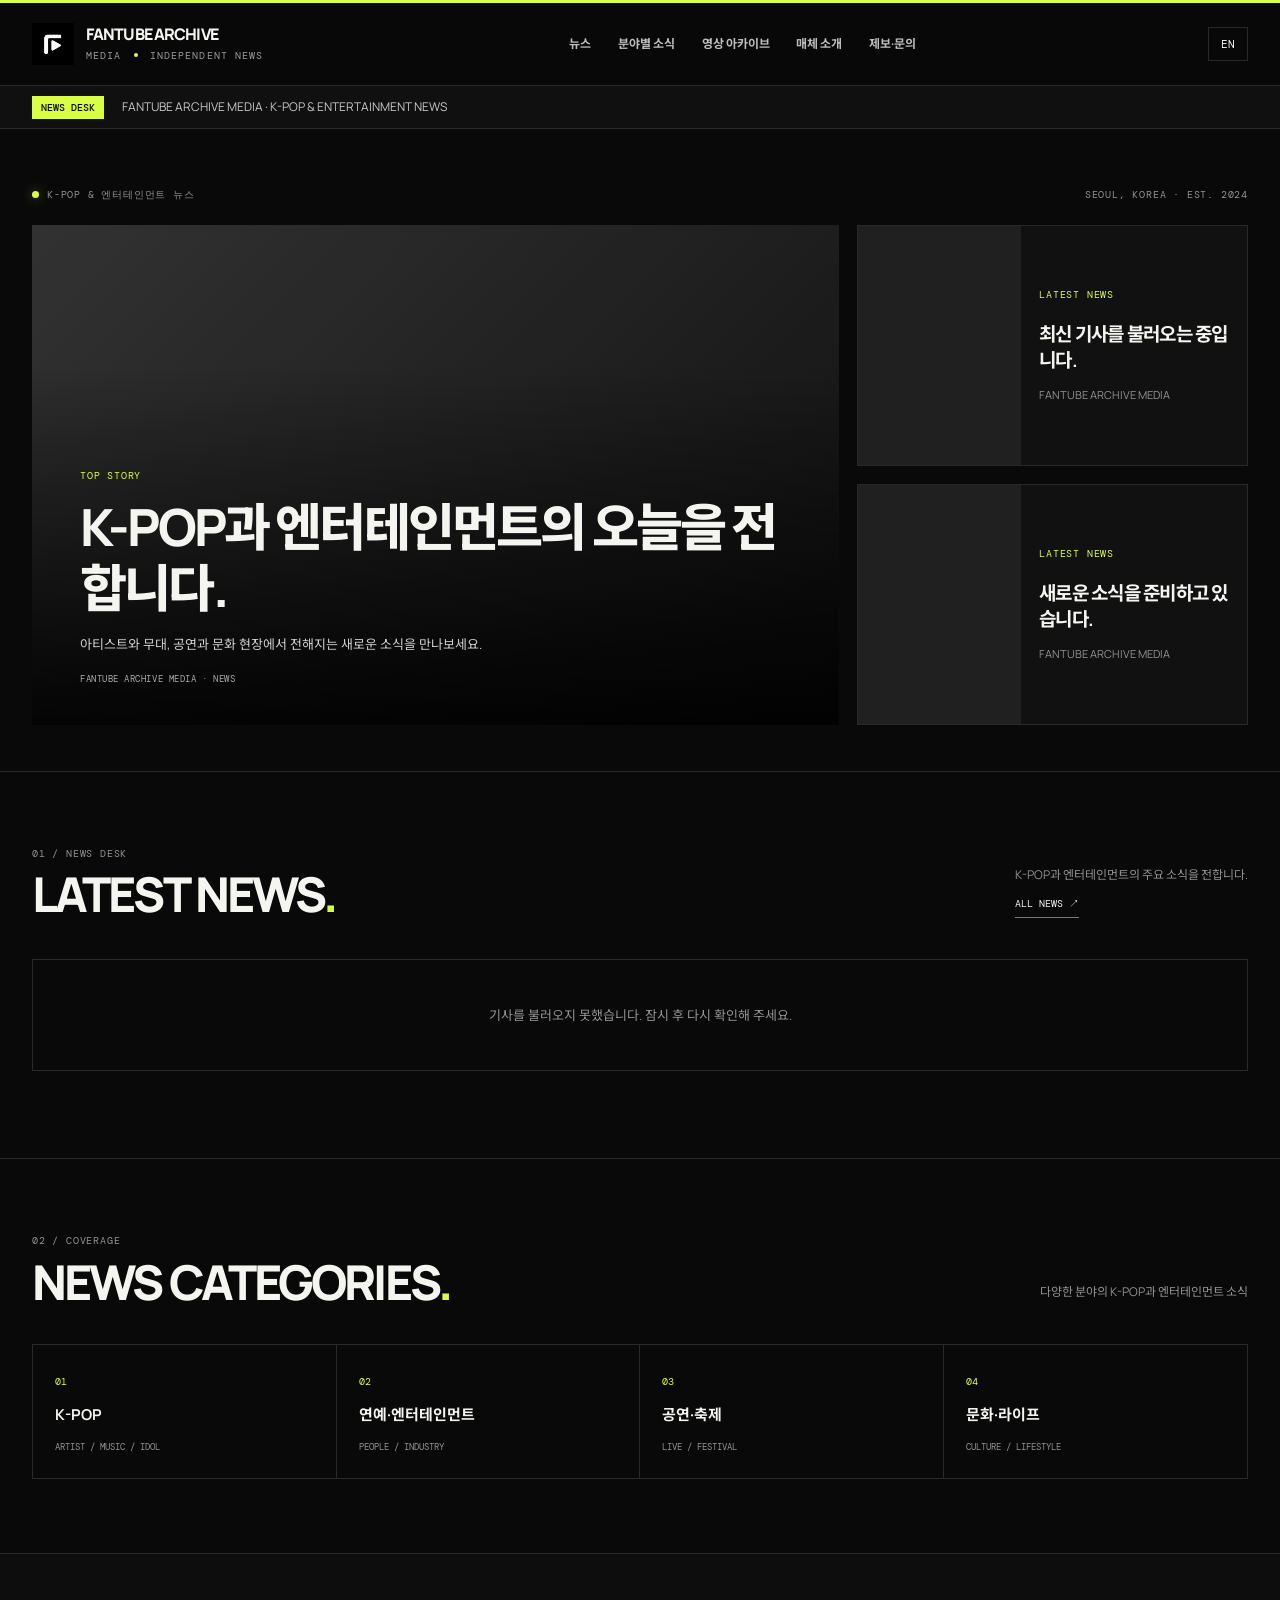
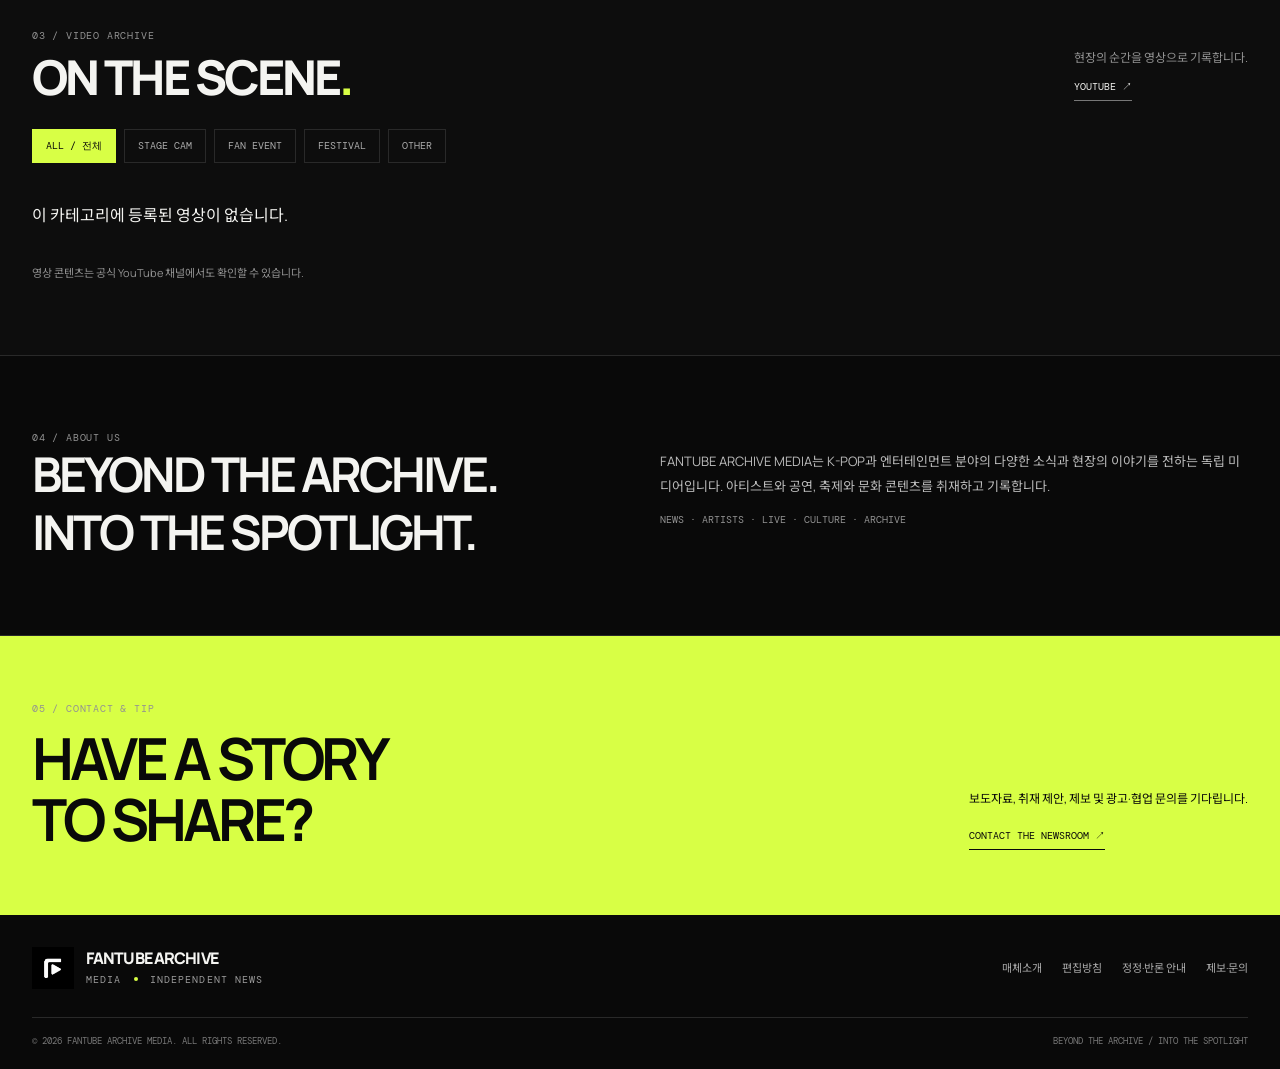
==== index.html @ cea73198 "Update index.html" ====
<!doctype html>
<html lang="ko">
<head>
  <meta charset="utf-8">
  <meta name="viewport" content="width=device-width, initial-scale=1">
  <meta name="theme-color" content="#090909">
  <title>FANTUBE ARCHIVE MEDIA | K-POP & Entertainment News</title>
  <meta name="description" content="FANTUBE ARCHIVE MEDIA는 K-POP과 엔터테인먼트의 주요 소식, 공연과 페스티벌 현장, 아티스트의 다양한 이야기를 전하는 독립 미디어입니다.">
  <meta name="keywords" content="FANTUBE ARCHIVE MEDIA, 판튜브 아카이브, K-POP 뉴스, 연예 뉴스, 공연, 페스티벌">
  <meta name="author" content="FANTUBE ARCHIVE MEDIA">
  <meta name="robots" content="index, follow">
  <link rel="canonical" href="https://fantubearchive.com/">
  <meta property="og:type" content="website">
  <meta property="og:locale" content="ko_KR">
  <meta property="og:site_name" content="FANTUBE ARCHIVE MEDIA">
  <meta property="og:title" content="FANTUBE ARCHIVE MEDIA | K-POP & Entertainment News">
  <meta property="og:description" content="K-POP과 엔터테인먼트의 주요 소식과 현장의 이야기를 전합니다.">
  <meta property="og:url" content="https://fantubearchive.com/">
  <meta property="og:image" content="https://fantubearchive.com/fantube-signature.png">
  <meta name="twitter:card" content="summary_large_image">
  <meta name="twitter:title" content="FANTUBE ARCHIVE MEDIA">
  <meta name="twitter:description" content="K-POP & Entertainment News">
  <meta name="twitter:image" content="https://fantubearchive.com/fantube-signature.png">
  <script type="application/ld+json">
  {
    "@context":"https://schema.org",
    "@type":"NewsMediaOrganization",
    "name":"FANTUBE ARCHIVE MEDIA",
    "alternateName":"판튜브 아카이브 미디어",
    "url":"https://fantubearchive.com/",
    "logo":"https://fantubearchive.com/fantube-signature.png",
    "description":"K-POP과 엔터테인먼트의 주요 소식과 현장의 이야기를 전하는 독립 미디어."
  }
  </script>
  <link rel="preconnect" href="https://fonts.googleapis.com">
  <link rel="preconnect" href="https://fonts.gstatic.com" crossorigin>
  <link href="https://fonts.googleapis.com/css2?family=DM+Mono:wght@400;500&family=Manrope:wght@400;500;600;700;800&family=Noto+Sans+KR:wght@400;500;600;700;800;900&display=swap" rel="stylesheet">
  <style>
    :root{--bg:#090909;--panel:#111;--panel2:#171717;--line:#292929;--text:#f4f4f1;--muted:#929292;--soft:#c8c8c4;--accent:#d8ff45;--max:1280px}
    *{box-sizing:border-box}
    html{scroll-behavior:smooth;scroll-padding-top:90px}
    body{margin:0;background:var(--bg);color:var(--text);font-family:"Manrope","Noto Sans KR",sans-serif;line-height:1.55}
    a{color:inherit;text-decoration:none}
    button{font:inherit}
    .topline{height:3px;background:var(--accent)}
    .wrap{width:min(var(--max),calc(100% - 64px));margin:auto}
    .mono,.eyebrow,.section-label,.meta,.category,.nav-en,.footer-small{font-family:"DM Mono",monospace;letter-spacing:.08em;text-transform:uppercase}
    .site-header{position:sticky;top:0;z-index:50;background:rgba(9,9,9,.94);backdrop-filter:blur(16px);border-bottom:1px solid var(--line)}
    .header-inner{height:82px;display:flex;align-items:center;justify-content:space-between;gap:28px}
    .brand{display:flex;align-items:center;gap:12px;min-width:245px}
    .brand-mark{width:42px;height:42px;object-fit:contain}
    .brand-main{display:block;font-size:16px;font-weight:900;letter-spacing:-.055em;line-height:1.1}
    .brand-sub{display:block;margin-top:5px;color:#9b9b9b;font:10px "DM Mono",monospace;letter-spacing:.11em}
    .brand-sub i{display:inline-block;width:4px;height:4px;border-radius:50%;background:var(--accent);margin:0 5px 2px}
    .desktop-nav{display:flex;align-items:center;gap:clamp(14px,2.1vw,30px)}
    .desktop-nav a{font-size:12px;font-weight:700;color:#bcbcbc;transition:.2s}
    .desktop-nav a:hover,.desktop-nav a.active{color:var(--accent)}
    .header-actions{display:flex;align-items:center;gap:12px}
    .lang-toggle,.menu-toggle{border:1px solid var(--line);background:transparent;color:var(--text);cursor:pointer}
    .lang-toggle{height:34px;padding:0 12px;font:11px "DM Mono",monospace}
    .menu-toggle{display:none;width:38px;height:38px}
    .menu-toggle span{display:block;width:16px;height:1px;background:#fff;margin:5px auto}
    .mobile-nav{display:none;border-top:1px solid var(--line);padding:12px 24px 20px}
    .mobile-nav a{display:block;padding:12px 0;border-bottom:1px solid #202020;font-size:13px}
    .mobile-nav.open{display:block}
    .breaking{border-bottom:1px solid var(--line);background:#101010}
    .breaking-inner{min-height:42px;display:flex;align-items:center;gap:18px;overflow:hidden}
    .breaking-label{flex:none;background:var(--accent);color:#090909;padding:5px 9px;font:10px "DM Mono",monospace;font-weight:500}
    .breaking-text{white-space:nowrap;overflow:hidden;text-overflow:ellipsis;font-size:12px;color:#c8c8c8}
    .breaking-text a:hover{color:var(--accent)}
    .hero{padding:58px 0 46px;border-bottom:1px solid var(--line)}
    .hero-top{display:flex;align-items:center;justify-content:space-between;margin-bottom:22px}
    .eyebrow{font-size:10px;color:var(--muted)}
    .live-dot{display:inline-block;width:7px;height:7px;background:var(--accent);border-radius:50%;margin-right:8px;box-shadow:0 0 12px #d8ff4570}
    .hero-grid{display:grid;grid-template-columns:minmax(0,1.65fr) minmax(280px,.8fr);gap:18px}
    .lead-card{position:relative;min-height:500px;background:#181818;overflow:hidden;isolation:isolate}
    .lead-card:before{content:"";position:absolute;inset:0;z-index:-2;background:linear-gradient(0deg,rgba(0,0,0,.9),rgba(0,0,0,.02) 72%),var(--lead-image,linear-gradient(135deg,#333,#111));background-size:cover;background-position:center;transition:transform .7s}
    .lead-card:hover:before{transform:scale(1.035)}
    .lead-content{position:absolute;left:clamp(22px,4vw,48px);right:clamp(22px,4vw,48px);bottom:38px}
    .category{display:inline-block;color:var(--accent);font-size:10px;margin-bottom:12px}
    .lead-title{font-size:clamp(27px,4vw,52px);line-height:1.2;letter-spacing:-.055em;font-weight:800;max-width:850px;margin:0 0 16px}
    .lead-excerpt{max-width:650px;color:#d0d0d0;font-size:13px;margin:0 0 18px}
    .meta{font-size:9px;color:#aaa;letter-spacing:.06em}
    .side-stories{display:grid;grid-template-rows:1fr 1fr;gap:18px}
    .side-story{display:grid;grid-template-columns:42% 1fr;min-height:0;background:var(--panel);border:1px solid var(--line);overflow:hidden}
    .story-thumb{background:#202020;min-height:170px;overflow:hidden}
    .story-thumb img{width:100%;height:100%;object-fit:cover;filter:grayscale(45%);transition:.4s}
    .side-story:hover img,.news-card:hover img{filter:grayscale(0);transform:scale(1.04)}
    .side-story-copy{padding:18px;display:flex;flex-direction:column;justify-content:center}
    .side-story-copy h3{font-size:clamp(14px,1.5vw,19px);line-height:1.4;letter-spacing:-.04em;margin:6px 0 12px}
    .side-story-copy p{font-size:11px;color:var(--muted);margin:0}
    .section{padding:74px 0;border-bottom:1px solid var(--line)}
    .section-head{display:flex;justify-content:space-between;align-items:end;gap:20px;margin-bottom:28px}
    .section-label{font-size:10px;color:var(--muted)}
    .section-title{font-size:clamp(30px,4vw,48px);line-height:1;letter-spacing:-.06em;margin:9px 0 0;font-weight:800}
    .section-title .accent{color:var(--accent)}
    .section-desc{color:var(--muted);font-size:12px;margin:0 0 4px}
    .more-link{display:inline-flex;align-items:center;gap:12px;border-bottom:1px solid #777;padding:0 0 6px;font:10px "DM Mono",monospace;white-space:nowrap}
    .more-link:hover{color:var(--accent);border-color:var(--accent)}
    .news-grid{display:grid;grid-template-columns:repeat(3,minmax(0,1fr));gap:30px 20px}
    .news-card{min-width:0}
    .news-card .news-art{display:block;aspect-ratio:16/10;background:#1c1c1c;overflow:hidden;margin-bottom:15px}
    .news-card .news-art img{width:100%;height:100%;object-fit:cover;filter:grayscale(45%);transition:.45s}
    .news-card .category{margin:0 0 7px}
    .news-card h3{font-size:17px;line-height:1.45;letter-spacing:-.04em;margin:0 0 8px}
    .news-card h3 a:hover{color:var(--accent)}
    .news-card .excerpt{font-size:12px;color:var(--muted);line-height:1.65;margin:0 0 11px}
    .news-card .meta{font-size:9px}
    .news-loading{grid-column:1/-1;padding:35px 0;color:var(--muted);font-size:13px}
    .news-empty{grid-column:1/-1;padding:45px 20px;border:1px solid var(--line);text-align:center;color:var(--muted);font-size:13px}
    .topic-strip{display:grid;grid-template-columns:repeat(4,1fr);border:1px solid var(--line);margin-top:38px}
    .topic{padding:22px;border-right:1px solid var(--line);min-height:125px;transition:.2s}
    .topic:last-child{border-right:0}
    .topic:hover{background:var(--panel2)}
    .topic-num{font:10px "DM Mono",monospace;color:var(--accent)}
    .topic strong{display:block;font-size:15px;margin:12px 0 5px}
    .topic small{font:9px "DM Mono",monospace;color:var(--muted)}
    .video-section{background:#0d0d0d}
    .filter-row{display:flex;gap:8px;flex-wrap:wrap;margin:0 0 24px}
    .filter{background:transparent;border:1px solid var(--line);color:#aaa;padding:9px 13px;font:10px "DM Mono",monospace;cursor:pointer}
    .filter.active,.filter:hover{background:var(--accent);border-color:var(--accent);color:#080808}
    .video-grid{display:grid;grid-template-columns:repeat(3,minmax(0,1fr));gap:18px}
    .video-card{background:var(--panel);border:1px solid var(--line);overflow:hidden}
    .video-card img{display:block;width:100%;aspect-ratio:16/9;object-fit:cover}
    .video-card .video-info{padding:14px}
    .video-card h3{font-size:13px;line-height:1.45;margin:0 0 7px}
    .video-card p{font:9px "DM Mono",monospace;color:var(--muted);margin:0}
    .archive-note{font-size:11px;color:var(--muted);margin:20px 0 0}
    .about-band{display:grid;grid-template-columns:1fr 1fr;gap:40px;align-items:center}
    .about-band h2{font-size:clamp(28px,4vw,48px);line-height:1.2;letter-spacing:-.06em;margin:0}
    .about-copy p{font-size:13px;color:#bcbcbc;line-height:1.9;margin:0 0 15px}
    .about-copy .muted{font:10px "DM Mono",monospace;color:var(--muted)}
    .contact{padding:65px 0;background:var(--accent);color:#090909}
    .contact-inner{display:flex;justify-content:space-between;align-items:end;gap:30px}
    .contact h2{font-size:clamp(32px,5vw,58px);letter-spacing:-.065em;line-height:1.05;margin:12px 0 0}
    .contact p{font-size:12px;max-width:420px}
    .contact .more-link{border-color:#090909}
    .site-footer{padding:32px 0 22px}
    .footer-top{display:flex;justify-content:space-between;align-items:center;gap:25px;padding-bottom:28px}
    .footer-links{display:flex;gap:20px;flex-wrap:wrap;font-size:11px;color:#aaa}
    .footer-links a:hover{color:var(--accent)}
    .footer-bottom{display:flex;justify-content:space-between;border-top:1px solid var(--line);padding-top:17px;color:#777;font:9px "DM Mono",monospace}
    @media(max-width:950px){.desktop-nav{gap:13px}.desktop-nav a{font-size:11px}.brand{min-width:auto}.hero-grid{grid-template-columns:1fr}.lead-card{min-height:440px}.side-stories{grid-template-columns:1fr 1fr;grid-template-rows:auto}.side-story{grid-template-columns:1fr}.story-thumb{height:150px}.side-story-copy{min-height:145px}}
    @media(max-width:700px){.wrap{width:calc(100% - 36px)}.header-inner{height:70px}.desktop-nav{display:none}.menu-toggle{display:block}.brand-mark{width:36px;height:36px}.brand-main{font-size:14px}.brand-sub{font-size:9px}.hero{padding:35px 0 30px}.hero-grid{gap:12px}.lead-card{min-height:390px}.lead-content{bottom:25px;left:20px;right:20px}.lead-title{font-size:30px}.lead-excerpt{font-size:11px}.side-stories{gap:10px}.side-story{grid-template-columns:1fr}.story-thumb{height:auto;aspect-ratio:16/10;min-height:0}.side-story-copy{padding:12px;min-height:120px}.side-story-copy h3{font-size:13px}.side-story-copy p{font-size:10px}.section{padding:52px 0}.section-head{align-items:start;flex-direction:column;margin-bottom:22px}.section-desc{margin:0}.news-grid{grid-template-columns:repeat(2,minmax(0,1fr));gap:24px 12px}.news-card h3{font-size:14px}.news-card .excerpt{font-size:11px}.topic-strip{grid-template-columns:repeat(2,1fr)}.topic:nth-child(2){border-right:0}.topic:nth-child(-n+2){border-bottom:1px solid var(--line)}.topic{padding:16px;min-height:110px}.video-grid{grid-template-columns:repeat(2,minmax(0,1fr));gap:10px}.video-card .video-info{padding:10px}.video-card h3{font-size:11px}.about-band{grid-template-columns:1fr;gap:20px}.contact-inner{display:block}.contact p{margin:20px 0}.footer-top{align-items:flex-start;flex-direction:column}.footer-links{gap:13px}.footer-bottom{font-size:8px}}
    @media(max-width:420px){.news-grid{grid-template-columns:1fr}.side-stories{grid-template-columns:1fr}.side-story{grid-template-columns:38% 1fr}.story-thumb{aspect-ratio:auto;min-height:125px}.side-story-copy{min-height:125px}.video-grid{grid-template-columns:1fr 1fr}.breaking-text{font-size:10px}}
    @media(prefers-reduced-motion:reduce){html{scroll-behavior:auto}*,*:before,*:after{transition:none!important}}
  </style>
</head>
<body>
  <div class="topline"></div>
  <header class="site-header">
    <div class="wrap header-inner">
      <a class="brand" href="/" aria-label="FANTUBE ARCHIVE MEDIA 홈">
        <img class="brand-mark" src="fantube-signature.png" alt="">
        <span><span class="brand-main">FANTUBE ARCHIVE</span><span class="brand-sub">MEDIA <i></i> INDEPENDENT NEWS</span></span>
      </a>
      <nav class="desktop-nav" aria-label="주요 메뉴">
        <a href="#news" data-ko="뉴스" data-en="NEWS">뉴스</a>
        <a href="#topics" data-ko="분야별 소식" data-en="CATEGORIES">분야별 소식</a>
        <a href="#video" data-ko="영상 아카이브" data-en="VIDEO ARCHIVE">영상 아카이브</a>
        <a href="#about" data-ko="매체 소개" data-en="ABOUT">매체 소개</a>
        <a href="#contact" data-ko="제보·문의" data-en="CONTACT">제보·문의</a>
      </nav>
      <div class="header-actions">
        <button class="lang-toggle" id="langToggle" type="button" aria-label="언어 전환">EN</button>
        <button class="menu-toggle" id="menuToggle" type="button" aria-label="메뉴 열기"><span></span><span></span></button>
      </div>
    </div>
    <nav class="mobile-nav" id="mobileNav" aria-label="모바일 메뉴">
      <a href="#news">뉴스 / NEWS</a><a href="#topics">분야별 소식 / CATEGORIES</a><a href="#video">영상 아카이브 / VIDEO ARCHIVE</a><a href="#about">매체 소개 / ABOUT</a><a href="#contact">제보·문의 / CONTACT</a>
    </nav>
  </header>

  <div class="breaking">
    <div class="wrap breaking-inner">
      <span class="breaking-label">NEWS DESK</span>
      <div class="breaking-text" id="breakingText">FANTUBE ARCHIVE MEDIA · K-POP & ENTERTAINMENT NEWS</div>
    </div>
  </div>

  <main>
    <section class="hero">
      <div class="wrap">
        <div class="hero-top">
          <div class="eyebrow"><span class="live-dot"></span><span data-ko="K-POP & 엔터테인먼트 뉴스" data-en="K-POP & ENTERTAINMENT NEWS">K-POP & 엔터테인먼트 뉴스</span></div>
          <div class="eyebrow">SEOUL, KOREA · EST. 2024</div>
        </div>
        <div class="hero-grid">
          <article class="lead-card" id="leadCard">
            <div class="lead-content">
              <span class="category" id="leadCategory">TOP STORY</span>
              <h1 class="lead-title" id="leadTitle">K-POP과 엔터테인먼트의 오늘을 전합니다.</h1>
              <p class="lead-excerpt" id="leadExcerpt">아티스트와 무대, 공연과 문화 현장에서 전해지는 새로운 소식을 만나보세요.</p>
              <div class="meta" id="leadMeta">FANTUBE ARCHIVE MEDIA · NEWS</div>
            </div>
          </article>
          <div class="side-stories" id="sideStories">
            <article class="side-story">
              <div class="story-thumb"></div><div class="side-story-copy"><span class="category">LATEST NEWS</span><h3>최신 기사를 불러오는 중입니다.</h3><p>FANTUBE ARCHIVE MEDIA</p></div>
            </article>
            <article class="side-story">
              <div class="story-thumb"></div><div class="side-story-copy"><span class="category">LATEST NEWS</span><h3>새로운 소식을 준비하고 있습니다.</h3><p>FANTUBE ARCHIVE MEDIA</p></div>
            </article>
          </div>
        </div>
      </div>
    </section>

    <section class="section" id="news">
      <div class="wrap">
        <div class="section-head">
          <div><div class="section-label">01 / NEWS DESK</div><h2 class="section-title">LATEST NEWS<span class="accent">.</span></h2></div>
          <div><p class="section-desc">K-POP과 엔터테인먼트의 주요 소식을 전합니다.</p><a class="more-link" href="/news-list.html">ALL NEWS ↗</a></div>
        </div>
        <div class="news-grid" id="newsGrid"><p class="news-loading">기사를 불러오는 중입니다...</p></div>
      </div>
    </section>

    <section class="section" id="topics">
      <div class="wrap">
        <div class="section-head">
          <div><div class="section-label">02 / COVERAGE</div><h2 class="section-title">NEWS CATEGORIES<span class="accent">.</span></h2></div>
          <p class="section-desc">다양한 분야의 K-POP과 엔터테인먼트 소식</p>
        </div>
        <div class="topic-strip">
          <a class="topic" href="/news-list.html?category=K-POP"><span class="topic-num">01</span><strong>K-POP</strong><small>ARTIST / MUSIC / IDOL</small></a>
          <a class="topic" href="/news-list.html?category=ENTERTAINMENT"><span class="topic-num">02</span><strong>연예·엔터테인먼트</strong><small>PEOPLE / INDUSTRY</small></a>
          <a class="topic" href="/news-list.html?category=PERFORMANCE"><span class="topic-num">03</span><strong>공연·축제</strong><small>LIVE / FESTIVAL</small></a>
          <a class="topic" href="/news-list.html?category=CULTURE"><span class="topic-num">04</span><strong>문화·라이프</strong><small>CULTURE / LIFESTYLE</small></a>
        </div>
      </div>
    </section>

    <section class="section video-section" id="video">
      <div class="wrap">
        <div class="section-head">
          <div><div class="section-label">03 / VIDEO ARCHIVE</div><h2 class="section-title">ON THE SCENE<span class="accent">.</span></h2></div>
          <div><p class="section-desc">현장의 순간을 영상으로 기록합니다.</p><a class="more-link" href="https://www.youtube.com/" target="_blank" rel="noopener">YOUTUBE ↗</a></div>
        </div>
        <div class="filter-row" id="filterRow" aria-label="영상 분류">
          <button class="filter active" data-filter="ALL" type="button">ALL / 전체</button>
          <button class="filter" data-filter="STAGE" type="button">STAGE CAM</button>
          <button class="filter" data-filter="FAN EVENT" type="button">FAN EVENT</button>
          <button class="filter" data-filter="FESTIVAL" type="button">FESTIVAL</button>
          <button class="filter" data-filter="OTHER" type="button">OTHER</button>
        </div>
        <div class="video-grid" id="videoGrid"><p class="news-loading">영상을 불러오는 중입니다...</p></div>
        <p class="archive-note">영상 콘텐츠는 공식 YouTube 채널에서도 확인할 수 있습니다.</p>
      </div>
    </section>

    <section class="section" id="about">
      <div class="wrap about-band">
        <div><div class="section-label">04 / ABOUT US</div><h2>BEYOND THE ARCHIVE.<br>INTO THE SPOTLIGHT.</h2></div>
        <div class="about-copy">
          <p>FANTUBE ARCHIVE MEDIA는 K-POP과 엔터테인먼트 분야의 다양한 소식과 현장의 이야기를 전하는 독립 미디어입니다. 아티스트와 공연, 축제와 문화 콘텐츠를 취재하고 기록합니다.</p>
          <p class="muted">NEWS · ARTISTS · LIVE · CULTURE · ARCHIVE</p>
        </div>
      </div>
    </section>

    <section class="contact" id="contact">
      <div class="wrap contact-inner">
        <div><div class="section-label">05 / CONTACT & TIP</div><h2>HAVE A STORY<br>TO SHARE?</h2></div>
        <div><p>보도자료, 취재 제안, 제보 및 광고·협업 문의를 기다립니다.</p><a class="more-link" id="emailLink" href="mailto:contact@fantubearchive.com">CONTACT THE NEWSROOM ↗</a></div>
      </div>
    </section>
  </main>

  <footer class="site-footer">
    <div class="wrap">
      <div class="footer-top">
        <a class="brand" href="/">
          <img class="brand-mark" src="fantube-signature.png" alt="">
          <span><span class="brand-main">FANTUBE ARCHIVE</span><span class="brand-sub">MEDIA <i></i> INDEPENDENT NEWS</span></span>
        </a>
        <div class="footer-links">
          <a href="/about">매체소개</a><a href="/policy">편집방침</a><a href="/correction">정정·반론 안내</a><a href="#contact">제보·문의</a>
        </div>
      </div>
      <div class="footer-bottom"><span>© <span id="year"></span> FANTUBE ARCHIVE MEDIA. ALL RIGHTS RESERVED.</span><span>BEYOND THE ARCHIVE / INTO THE SPOTLIGHT</span></div>
    </div>
  </footer>

  <script src="videos.js"></script>
  <script src="script.js"></script>
  <script>
  (() => {
    const $ = (s, root=document) => root.querySelector(s);
    const safeDate = value => {
      if (!value) return "";
      const d = new Date(value);
      return Number.isNaN(d.getTime()) ? "" : d.toLocaleDateString("ko-KR",{year:"numeric",month:"2-digit",day:"2-digit"});
    };
    // 개별 기사 주소는 현재 정상 작동하는 주소를 유지합니다.
    const articleUrl = article => "/news.html?slug=" + encodeURIComponent(article.slug || "");
    const imageUrl = value => {
      if (!value) return "";
      try { const u = new URL(value, location.origin); return ["https:","http:"].includes(u.protocol) ? u.href : ""; }
      catch (_) { return ""; }
    };
    const makeImage = (url, alt) => {
      const img = document.createElement("img");
      img.src = url; img.alt = alt || ""; img.loading = "lazy";
      img.onerror = () => { img.style.display = "none"; };
      return img;
    };
    const setLead = article => {
      if (!article) return;
      const title = article.title || "FANTUBE ARCHIVE MEDIA";
      $("#leadTitle").textContent = title;
      $("#leadExcerpt").textContent = article.excerpt || "";
      $("#leadCategory").textContent = article.category || "TOP STORY";
      $("#leadMeta").textContent = "FANTUBE ARCHIVE MEDIA" + (safeDate(article.created_at || article.published_at || article.date) ? " · " + safeDate(article.created_at || article.published_at || article.date) : "");
      const img = imageUrl(article.thumbnail_url);
      if (img) $("#leadCard").style.setProperty("--lead-image", `url("${img.replace(/["\\]/g,"")}")`);
      $("#leadCard").style.cursor = "pointer";
      $("#leadCard").setAttribute("role","link");
      $("#leadCard").setAttribute("tabindex","0");
      $("#leadCard").onclick = () => location.href = articleUrl(article);
      $("#leadCard").onkeydown = e => { if(e.key==="Enter" || e.key===" "){e.preventDefault();location.href=articleUrl(article);} };
    };
    const makeNewsCard = (article, index) => {
      const card = document.createElement("article"); card.className = "news-card";
      const link = document.createElement("a"); link.className = "news-art"; link.href = articleUrl(article); link.setAttribute("aria-label",article.title || "기사 보기");
      const img = imageUrl(article.thumbnail_url);
      if (img) link.appendChild(makeImage(img, article.title || ""));
      else { const placeholder = document.createElement("div"); placeholder.style.cssText="width:100%;height:100%;display:grid;place-items:center;color:#777;font:11px 'DM Mono',monospace"; placeholder.textContent="FANTUBE ARCHIVE"; link.appendChild(placeholder); }
      const cat = document.createElement("div"); cat.className="category"; cat.textContent=article.category || "NEWS";
      const h = document.createElement("h3"); const titleLink=document.createElement("a"); titleLink.href=articleUrl(article); titleLink.textContent=article.title || "제목 없음"; h.appendChild(titleLink);
      const excerpt=document.createElement("p"); excerpt.className="excerpt"; excerpt.textContent=article.excerpt || "";
      const meta=document.createElement("div"); meta.className="meta"; meta.textContent="FANTUBE ARCHIVE MEDIA"+(safeDate(article.created_at || article.published_at || article.date) ? " · "+safeDate(article.created_at || article.published_at || article.date) : "");
      card.append(link,cat,h,excerpt,meta); return card;
    };
    const makeSideStory = article => {
      const a=document.createElement("a"); a.className="side-story"; a.href=articleUrl(article);
      const thumb=document.createElement("div"); thumb.className="story-thumb";
      const img=imageUrl(article.thumbnail_url); if(img) thumb.appendChild(makeImage(img,article.title || ""));
      const copy=document.createElement("div"); copy.className="side-story-copy";
      const cat=document.createElement("span"); cat.className="category"; cat.textContent=article.category || "LATEST NEWS";
      const h=document.createElement("h3"); h.textContent=article.title || "제목 없음";
      const p=document.createElement("p"); p.textContent=safeDate(article.created_at || article.published_at || article.date) || "FANTUBE ARCHIVE MEDIA";
      copy.append(cat,h,p); a.append(thumb,copy); return a;
    };
    async function loadArticles(){
      const grid=$("#newsGrid");
      try{
        const res=await fetch("/api/articles",{headers:{"Accept":"application/json"}});
        if(!res.ok) throw new Error("기사 API 오류: "+res.status);
        const data=await res.json();
        const articles=(Array.isArray(data)?data:(data.articles || [])).filter(a=>a && a.title);
        grid.replaceChildren();
        if(!articles.length){grid.innerHTML='<p class="news-empty">현재 공개된 기사가 없습니다.</p>';$("#leadTitle").textContent="새로운 소식을 준비하고 있습니다.";$("#sideStories").innerHTML="";return;}
        setLead(articles[0]);
        const sides=articles.slice(1,3);
        $("#sideStories").replaceChildren(...(sides.length?sides.map(makeSideStory):[]));
        if(!sides.length) $("#sideStories").style.display="none";
        articles.slice(0,9).forEach((a,i)=>grid.appendChild(makeNewsCard(a,i)));
        const ticker=$("#breakingText");
        ticker.textContent=articles[0].title || "FANTUBE ARCHIVE MEDIA · LATEST NEWS";
        const tickerLink=document.createElement("a");tickerLink.href=articleUrl(articles[0]);tickerLink.textContent=articles[0].title || "최신 뉴스";ticker.replaceChildren(tickerLink);
      }catch(err){
        console.error("기사 불러오기 실패",err);
        grid.innerHTML='<p class="news-empty">기사를 불러오지 못했습니다. 잠시 후 다시 확인해 주세요.</p>';
      }
    }
    $("#year").textContent=new Date().getFullYear();
    $("#menuToggle")?.addEventListener("click",()=>$("#mobileNav").classList.toggle("open"));
    $("#mobileNav")?.querySelectorAll("a").forEach(a=>a.addEventListener("click",()=>$("#mobileNav").classList.remove("open")));
    const langButton=$("#langToggle");
    langButton?.addEventListener("click",()=>{
      const english=document.documentElement.lang!=="en";
      document.documentElement.lang=english?"en":"ko";
      document.querySelectorAll("[data-ko][data-en]").forEach(el=>el.innerHTML=english?el.dataset.en:el.dataset.ko);
      langButton.textContent=english?"KO":"EN";
    });
    loadArticles();
  })();
  </script>
</body>
</html>
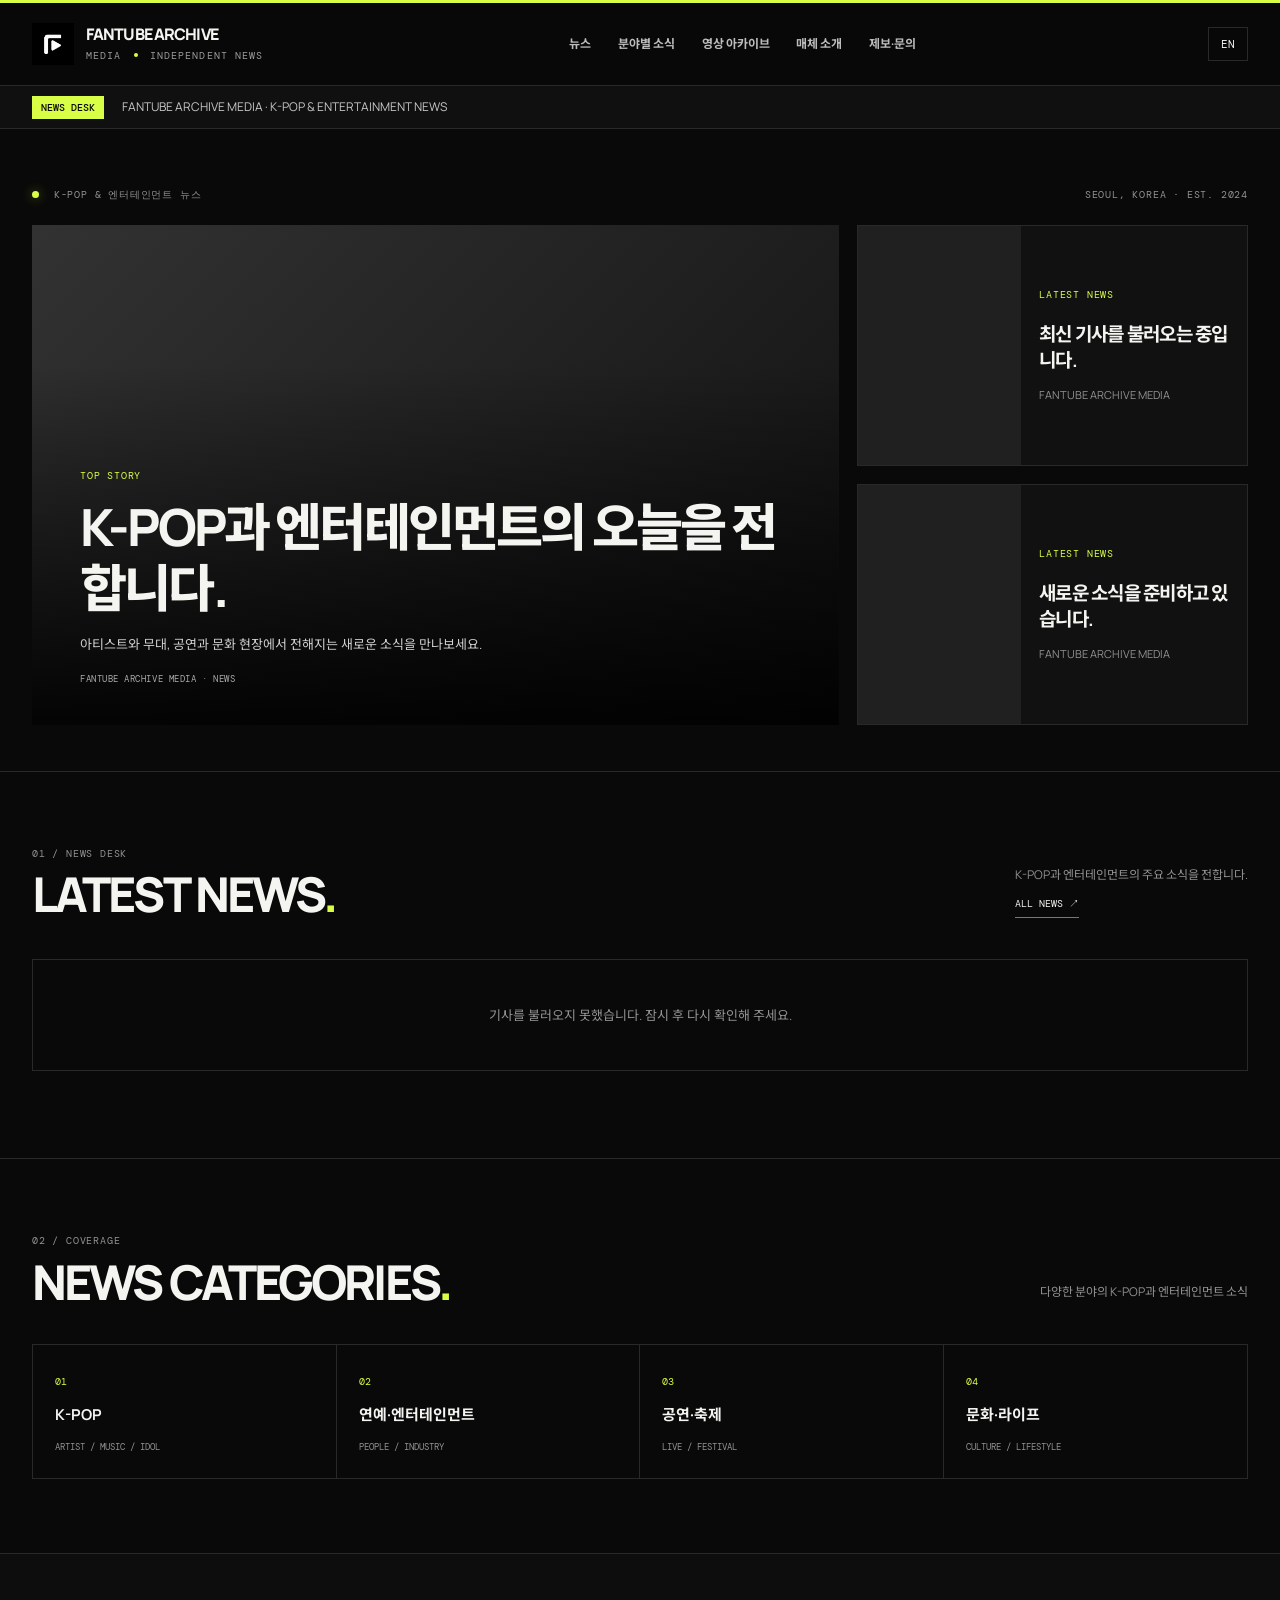
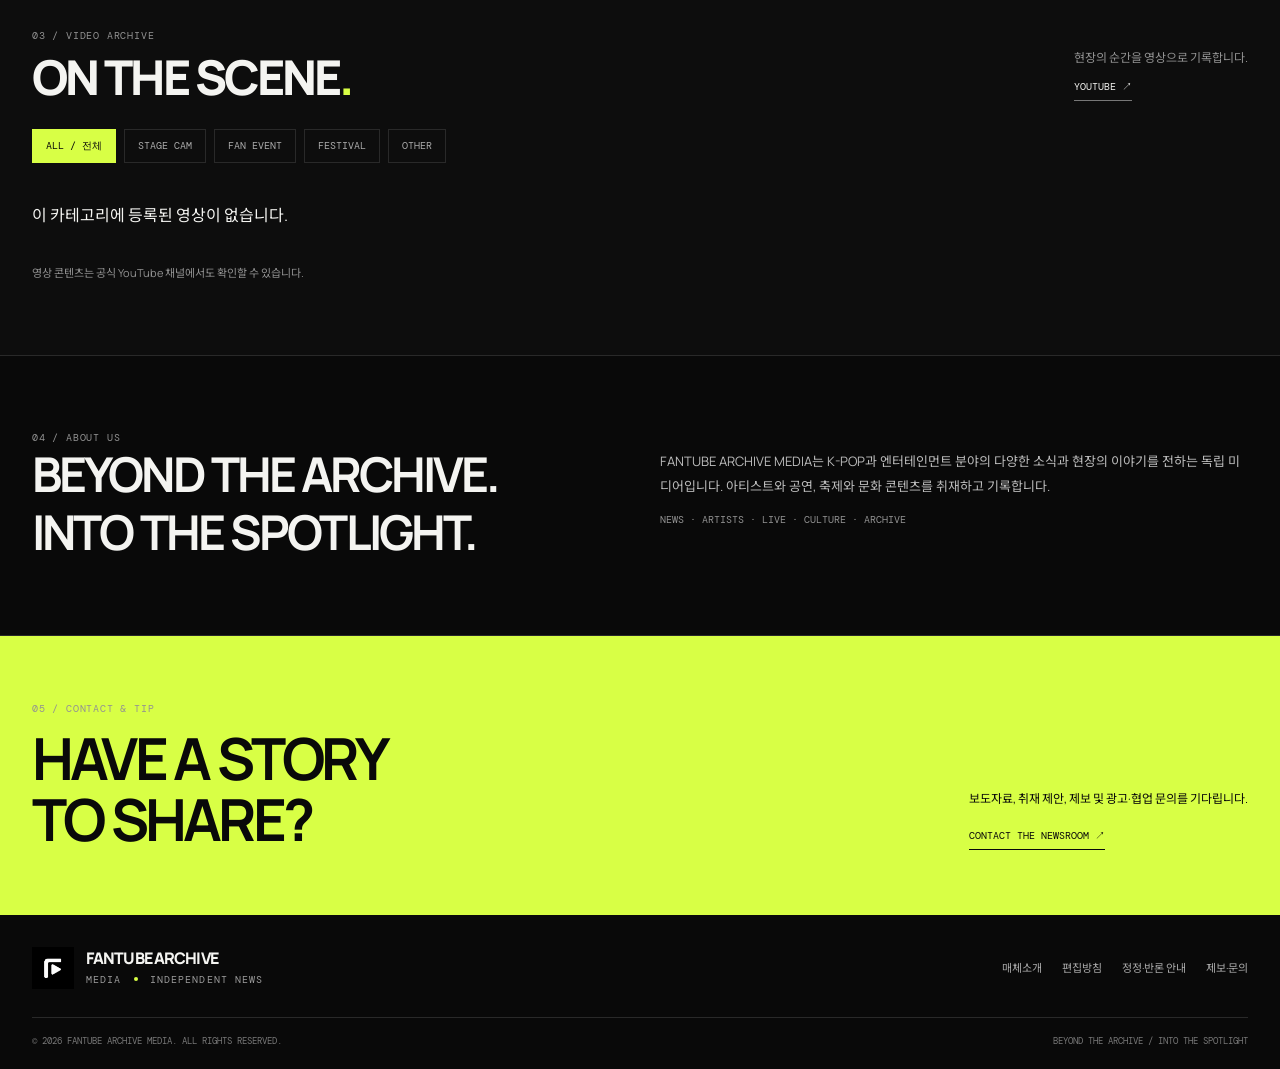
==== commit 0f21a3e1: "Update index.html" ====
--- a/index.html
+++ b/index.html
@@ -22,6 +22,7 @@
   <meta name="twitter:title" content="FANTUBE ARCHIVE MEDIA">
   <meta name="twitter:description" content="K-POP & Entertainment News">
   <meta name="twitter:image" content="https://fantubearchive.com/fantube-signature.png">
+
   <script type="application/ld+json">
   {
     "@context":"https://schema.org",
@@ -33,93 +34,364 @@
     "description":"K-POP과 엔터테인먼트의 주요 소식과 현장의 이야기를 전하는 독립 미디어."
   }
   </script>
+
   <link rel="preconnect" href="https://fonts.googleapis.com">
   <link rel="preconnect" href="https://fonts.gstatic.com" crossorigin>
   <link href="https://fonts.googleapis.com/css2?family=DM+Mono:wght@400;500&family=Manrope:wght@400;500;600;700;800&family=Noto+Sans+KR:wght@400;500;600;700;800;900&display=swap" rel="stylesheet">
+
   <style>
-    :root{--bg:#090909;--panel:#111;--panel2:#171717;--line:#292929;--text:#f4f4f1;--muted:#929292;--soft:#c8c8c4;--accent:#d8ff45;--max:1280px}
+    :root{
+      --bg:#090909;
+      --panel:#111;
+      --panel2:#171717;
+      --line:#292929;
+      --text:#f4f4f1;
+      --muted:#929292;
+      --soft:#c8c8c4;
+      --accent:#d8ff45;
+      --max:1280px
+    }
+
     *{box-sizing:border-box}
-    html{scroll-behavior:smooth;scroll-padding-top:90px}
-    body{margin:0;background:var(--bg);color:var(--text);font-family:"Manrope","Noto Sans KR",sans-serif;line-height:1.55}
+
+    html{
+      scroll-behavior:smooth;
+      scroll-padding-top:90px
+    }
+
+    body{
+      margin:0;
+      background:var(--bg);
+      color:var(--text);
+      font-family:"Manrope","Noto Sans KR",sans-serif;
+      line-height:1.55
+    }
+
     a{color:inherit;text-decoration:none}
     button{font:inherit}
+
     .topline{height:3px;background:var(--accent)}
     .wrap{width:min(var(--max),calc(100% - 64px));margin:auto}
-    .mono,.eyebrow,.section-label,.meta,.category,.nav-en,.footer-small{font-family:"DM Mono",monospace;letter-spacing:.08em;text-transform:uppercase}
-    .site-header{position:sticky;top:0;z-index:50;background:rgba(9,9,9,.94);backdrop-filter:blur(16px);border-bottom:1px solid var(--line)}
-    .header-inner{height:82px;display:flex;align-items:center;justify-content:space-between;gap:28px}
-    .brand{display:flex;align-items:center;gap:12px;min-width:245px}
+
+    .mono,.eyebrow,.section-label,.meta,.category,.nav-en,.footer-small{
+      font-family:"DM Mono",monospace;
+      letter-spacing:.08em;
+      text-transform:uppercase
+    }
+
+    .site-header{
+      position:sticky;
+      top:0;
+      z-index:50;
+      background:rgba(9,9,9,.94);
+      backdrop-filter:blur(16px);
+      border-bottom:1px solid var(--line)
+    }
+
+    .header-inner{
+      height:82px;
+      display:flex;
+      align-items:center;
+      justify-content:space-between;
+      gap:28px
+    }
+
+    .brand{
+      display:flex;
+      align-items:center;
+      gap:12px;
+      min-width:245px
+    }
+
     .brand-mark{width:42px;height:42px;object-fit:contain}
     .brand-main{display:block;font-size:16px;font-weight:900;letter-spacing:-.055em;line-height:1.1}
     .brand-sub{display:block;margin-top:5px;color:#9b9b9b;font:10px "DM Mono",monospace;letter-spacing:.11em}
     .brand-sub i{display:inline-block;width:4px;height:4px;border-radius:50%;background:var(--accent);margin:0 5px 2px}
+
     .desktop-nav{display:flex;align-items:center;gap:clamp(14px,2.1vw,30px)}
     .desktop-nav a{font-size:12px;font-weight:700;color:#bcbcbc;transition:.2s}
     .desktop-nav a:hover,.desktop-nav a.active{color:var(--accent)}
+
     .header-actions{display:flex;align-items:center;gap:12px}
-    .lang-toggle,.menu-toggle{border:1px solid var(--line);background:transparent;color:var(--text);cursor:pointer}
+
+    .lang-toggle,.menu-toggle{
+      border:1px solid var(--line);
+      background:transparent;
+      color:var(--text);
+      cursor:pointer
+    }
+
     .lang-toggle{height:34px;padding:0 12px;font:11px "DM Mono",monospace}
     .menu-toggle{display:none;width:38px;height:38px}
     .menu-toggle span{display:block;width:16px;height:1px;background:#fff;margin:5px auto}
-    .mobile-nav{display:none;border-top:1px solid var(--line);padding:12px 24px 20px}
-    .mobile-nav a{display:block;padding:12px 0;border-bottom:1px solid #202020;font-size:13px}
+
+    .mobile-nav{
+      display:none;
+      border-top:1px solid var(--line);
+      padding:12px 24px 20px
+    }
+
+    .mobile-nav a{
+      display:block;
+      padding:12px 0;
+      border-bottom:1px solid #202020;
+      font-size:13px
+    }
+
     .mobile-nav.open{display:block}
+
     .breaking{border-bottom:1px solid var(--line);background:#101010}
-    .breaking-inner{min-height:42px;display:flex;align-items:center;gap:18px;overflow:hidden}
-    .breaking-label{flex:none;background:var(--accent);color:#090909;padding:5px 9px;font:10px "DM Mono",monospace;font-weight:500}
-    .breaking-text{white-space:nowrap;overflow:hidden;text-overflow:ellipsis;font-size:12px;color:#c8c8c8}
+
+    .breaking-inner{
+      min-height:42px;
+      display:flex;
+      align-items:center;
+      gap:18px;
+      overflow:hidden
+    }
+
+    .breaking-label{
+      flex:none;
+      background:var(--accent);
+      color:#090909;
+      padding:5px 9px;
+      font:10px "DM Mono",monospace;
+      font-weight:500
+    }
+
+    .breaking-text{
+      white-space:nowrap;
+      overflow:hidden;
+      text-overflow:ellipsis;
+      font-size:12px;
+      color:#c8c8c8
+    }
+
     .breaking-text a:hover{color:var(--accent)}
+
     .hero{padding:58px 0 46px;border-bottom:1px solid var(--line)}
-    .hero-top{display:flex;align-items:center;justify-content:space-between;margin-bottom:22px}
+
+    .hero-top{
+      display:flex;
+      align-items:center;
+      justify-content:space-between;
+      margin-bottom:22px
+    }
+
     .eyebrow{font-size:10px;color:var(--muted)}
     .live-dot{display:inline-block;width:7px;height:7px;background:var(--accent);border-radius:50%;margin-right:8px;box-shadow:0 0 12px #d8ff4570}
-    .hero-grid{display:grid;grid-template-columns:minmax(0,1.65fr) minmax(280px,.8fr);gap:18px}
-    .lead-card{position:relative;min-height:500px;background:#181818;overflow:hidden;isolation:isolate}
-    .lead-card:before{content:"";position:absolute;inset:0;z-index:-2;background:linear-gradient(0deg,rgba(0,0,0,.9),rgba(0,0,0,.02) 72%),var(--lead-image,linear-gradient(135deg,#333,#111));background-size:cover;background-position:center;transition:transform .7s}
+
+    .hero-grid{
+      display:grid;
+      grid-template-columns:minmax(0,1.65fr) minmax(280px,.8fr);
+      gap:18px
+    }
+
+    .lead-card{
+      position:relative;
+      min-height:500px;
+      background:#181818;
+      overflow:hidden;
+      isolation:isolate
+    }
+
+    .lead-card:before{
+      content:"";
+      position:absolute;
+      inset:0;
+      z-index:-2;
+      background:linear-gradient(0deg,rgba(0,0,0,.9),rgba(0,0,0,.02) 72%),var(--lead-image,linear-gradient(135deg,#333,#111));
+      background-size:cover;
+      background-position:center;
+      transition:transform .7s
+    }
+
     .lead-card:hover:before{transform:scale(1.035)}
-    .lead-content{position:absolute;left:clamp(22px,4vw,48px);right:clamp(22px,4vw,48px);bottom:38px}
+
+    .lead-content{
+      position:absolute;
+      left:clamp(22px,4vw,48px);
+      right:clamp(22px,4vw,48px);
+      bottom:38px
+    }
+
     .category{display:inline-block;color:var(--accent);font-size:10px;margin-bottom:12px}
     .lead-title{font-size:clamp(27px,4vw,52px);line-height:1.2;letter-spacing:-.055em;font-weight:800;max-width:850px;margin:0 0 16px}
     .lead-excerpt{max-width:650px;color:#d0d0d0;font-size:13px;margin:0 0 18px}
     .meta{font-size:9px;color:#aaa;letter-spacing:.06em}
+
     .side-stories{display:grid;grid-template-rows:1fr 1fr;gap:18px}
-    .side-story{display:grid;grid-template-columns:42% 1fr;min-height:0;background:var(--panel);border:1px solid var(--line);overflow:hidden}
+
+    .side-story{
+      display:grid;
+      grid-template-columns:42% 1fr;
+      min-height:0;
+      background:var(--panel);
+      border:1px solid var(--line);
+      overflow:hidden
+    }
+
     .story-thumb{background:#202020;min-height:170px;overflow:hidden}
     .story-thumb img{width:100%;height:100%;object-fit:cover;filter:grayscale(45%);transition:.4s}
     .side-story:hover img,.news-card:hover img{filter:grayscale(0);transform:scale(1.04)}
-    .side-story-copy{padding:18px;display:flex;flex-direction:column;justify-content:center}
+
+    .side-story-copy{
+      padding:18px;
+      display:flex;
+      flex-direction:column;
+      justify-content:center
+    }
+
     .side-story-copy h3{font-size:clamp(14px,1.5vw,19px);line-height:1.4;letter-spacing:-.04em;margin:6px 0 12px}
     .side-story-copy p{font-size:11px;color:var(--muted);margin:0}
+
     .section{padding:74px 0;border-bottom:1px solid var(--line)}
-    .section-head{display:flex;justify-content:space-between;align-items:end;gap:20px;margin-bottom:28px}
+
+    .section-head{
+      display:flex;
+      justify-content:space-between;
+      align-items:end;
+      gap:20px;
+      margin-bottom:28px
+    }
+
     .section-label{font-size:10px;color:var(--muted)}
     .section-title{font-size:clamp(30px,4vw,48px);line-height:1;letter-spacing:-.06em;margin:9px 0 0;font-weight:800}
     .section-title .accent{color:var(--accent)}
     .section-desc{color:var(--muted);font-size:12px;margin:0 0 4px}
-    .more-link{display:inline-flex;align-items:center;gap:12px;border-bottom:1px solid #777;padding:0 0 6px;font:10px "DM Mono",monospace;white-space:nowrap}
+
+    .more-link{
+      display:inline-flex;
+      align-items:center;
+      gap:12px;
+      border-bottom:1px solid #777;
+      padding:0 0 6px;
+      font:10px "DM Mono",monospace;
+      white-space:nowrap
+    }
+
     .more-link:hover{color:var(--accent);border-color:var(--accent)}
-    .news-grid{display:grid;grid-template-columns:repeat(3,minmax(0,1fr));gap:30px 20px}
+
+    .news-grid{
+      display:grid;
+      grid-template-columns:repeat(3,minmax(0,1fr));
+      gap:30px 20px
+    }
+
     .news-card{min-width:0}
-    .news-card .news-art{display:block;aspect-ratio:16/10;background:#1c1c1c;overflow:hidden;margin-bottom:15px}
-    .news-card .news-art img{width:100%;height:100%;object-fit:cover;filter:grayscale(45%);transition:.45s}
+
+    .news-card .news-art{
+      display:block;
+      aspect-ratio:16/10;
+      background:#1c1c1c;
+      overflow:hidden;
+      margin-bottom:15px
+    }
+
+    .news-card .news-art img{
+      width:100%;
+      height:100%;
+      object-fit:cover;
+      filter:grayscale(45%);
+      transition:.45s
+    }
+
     .news-card .category{margin:0 0 7px}
     .news-card h3{font-size:17px;line-height:1.45;letter-spacing:-.04em;margin:0 0 8px}
     .news-card h3 a:hover{color:var(--accent)}
     .news-card .excerpt{font-size:12px;color:var(--muted);line-height:1.65;margin:0 0 11px}
     .news-card .meta{font-size:9px}
+
     .news-loading{grid-column:1/-1;padding:35px 0;color:var(--muted);font-size:13px}
     .news-empty{grid-column:1/-1;padding:45px 20px;border:1px solid var(--line);text-align:center;color:var(--muted);font-size:13px}
-    .topic-strip{display:grid;grid-template-columns:repeat(4,1fr);border:1px solid var(--line);margin-top:38px}
-    .topic{padding:22px;border-right:1px solid var(--line);min-height:125px;transition:.2s}
+
+    /* 메인 뉴스 페이지네이션 */
+    .news-pagination{
+      display:none;
+      align-items:center;
+      justify-content:center;
+      gap:8px;
+      margin-top:42px
+    }
+
+    .news-pagination.visible{display:flex}
+
+    .page-btn{
+      display:inline-flex;
+      align-items:center;
+      justify-content:center;
+      min-width:40px;
+      height:40px;
+      padding:0 12px;
+      border:1px solid var(--line);
+      background:transparent;
+      color:#aaa;
+      font:11px "DM Mono",monospace;
+      cursor:pointer;
+      transition:.2s
+    }
+
+    .page-btn:hover:not(:disabled){
+      border-color:var(--accent);
+      color:var(--accent)
+    }
+
+    .page-btn.active{
+      background:var(--accent);
+      border-color:var(--accent);
+      color:#090909;
+      font-weight:700
+    }
+
+    .page-btn:disabled{
+      opacity:.3;
+      cursor:not-allowed
+    }
+
+    .page-btn.arrow{min-width:68px}
+
+    .page-status{
+      display:none;
+      color:var(--muted);
+      font:10px "DM Mono",monospace;
+      text-align:center;
+      margin-top:14px
+    }
+
+    .topic-strip{
+      display:grid;
+      grid-template-columns:repeat(4,1fr);
+      border:1px solid var(--line);
+      margin-top:38px
+    }
+
+    .topic{
+      padding:22px;
+      border-right:1px solid var(--line);
+      min-height:125px;
+      transition:.2s
+    }
+
     .topic:last-child{border-right:0}
     .topic:hover{background:var(--panel2)}
     .topic-num{font:10px "DM Mono",monospace;color:var(--accent)}
     .topic strong{display:block;font-size:15px;margin:12px 0 5px}
     .topic small{font:9px "DM Mono",monospace;color:var(--muted)}
+
     .video-section{background:#0d0d0d}
     .filter-row{display:flex;gap:8px;flex-wrap:wrap;margin:0 0 24px}
-    .filter{background:transparent;border:1px solid var(--line);color:#aaa;padding:9px 13px;font:10px "DM Mono",monospace;cursor:pointer}
+
+    .filter{
+      background:transparent;
+      border:1px solid var(--line);
+      color:#aaa;
+      padding:9px 13px;
+      font:10px "DM Mono",monospace;
+      cursor:pointer
+    }
+
     .filter.active,.filter:hover{background:var(--accent);border-color:var(--accent);color:#080808}
+
     .video-grid{display:grid;grid-template-columns:repeat(3,minmax(0,1fr));gap:18px}
     .video-card{background:var(--panel);border:1px solid var(--line);overflow:hidden}
     .video-card img{display:block;width:100%;aspect-ratio:16/9;object-fit:cover}
@@ -127,34 +399,113 @@
     .video-card h3{font-size:13px;line-height:1.45;margin:0 0 7px}
     .video-card p{font:9px "DM Mono",monospace;color:var(--muted);margin:0}
     .archive-note{font-size:11px;color:var(--muted);margin:20px 0 0}
+
     .about-band{display:grid;grid-template-columns:1fr 1fr;gap:40px;align-items:center}
     .about-band h2{font-size:clamp(28px,4vw,48px);line-height:1.2;letter-spacing:-.06em;margin:0}
     .about-copy p{font-size:13px;color:#bcbcbc;line-height:1.9;margin:0 0 15px}
     .about-copy .muted{font:10px "DM Mono",monospace;color:var(--muted)}
+
     .contact{padding:65px 0;background:var(--accent);color:#090909}
     .contact-inner{display:flex;justify-content:space-between;align-items:end;gap:30px}
     .contact h2{font-size:clamp(32px,5vw,58px);letter-spacing:-.065em;line-height:1.05;margin:12px 0 0}
     .contact p{font-size:12px;max-width:420px}
     .contact .more-link{border-color:#090909}
+
     .site-footer{padding:32px 0 22px}
     .footer-top{display:flex;justify-content:space-between;align-items:center;gap:25px;padding-bottom:28px}
     .footer-links{display:flex;gap:20px;flex-wrap:wrap;font-size:11px;color:#aaa}
     .footer-links a:hover{color:var(--accent)}
     .footer-bottom{display:flex;justify-content:space-between;border-top:1px solid var(--line);padding-top:17px;color:#777;font:9px "DM Mono",monospace}
-    @media(max-width:950px){.desktop-nav{gap:13px}.desktop-nav a{font-size:11px}.brand{min-width:auto}.hero-grid{grid-template-columns:1fr}.lead-card{min-height:440px}.side-stories{grid-template-columns:1fr 1fr;grid-template-rows:auto}.side-story{grid-template-columns:1fr}.story-thumb{height:150px}.side-story-copy{min-height:145px}}
-    @media(max-width:700px){.wrap{width:calc(100% - 36px)}.header-inner{height:70px}.desktop-nav{display:none}.menu-toggle{display:block}.brand-mark{width:36px;height:36px}.brand-main{font-size:14px}.brand-sub{font-size:9px}.hero{padding:35px 0 30px}.hero-grid{gap:12px}.lead-card{min-height:390px}.lead-content{bottom:25px;left:20px;right:20px}.lead-title{font-size:30px}.lead-excerpt{font-size:11px}.side-stories{gap:10px}.side-story{grid-template-columns:1fr}.story-thumb{height:auto;aspect-ratio:16/10;min-height:0}.side-story-copy{padding:12px;min-height:120px}.side-story-copy h3{font-size:13px}.side-story-copy p{font-size:10px}.section{padding:52px 0}.section-head{align-items:start;flex-direction:column;margin-bottom:22px}.section-desc{margin:0}.news-grid{grid-template-columns:repeat(2,minmax(0,1fr));gap:24px 12px}.news-card h3{font-size:14px}.news-card .excerpt{font-size:11px}.topic-strip{grid-template-columns:repeat(2,1fr)}.topic:nth-child(2){border-right:0}.topic:nth-child(-n+2){border-bottom:1px solid var(--line)}.topic{padding:16px;min-height:110px}.video-grid{grid-template-columns:repeat(2,minmax(0,1fr));gap:10px}.video-card .video-info{padding:10px}.video-card h3{font-size:11px}.about-band{grid-template-columns:1fr;gap:20px}.contact-inner{display:block}.contact p{margin:20px 0}.footer-top{align-items:flex-start;flex-direction:column}.footer-links{gap:13px}.footer-bottom{font-size:8px}}
-    @media(max-width:420px){.news-grid{grid-template-columns:1fr}.side-stories{grid-template-columns:1fr}.side-story{grid-template-columns:38% 1fr}.story-thumb{aspect-ratio:auto;min-height:125px}.side-story-copy{min-height:125px}.video-grid{grid-template-columns:1fr 1fr}.breaking-text{font-size:10px}}
-    @media(prefers-reduced-motion:reduce){html{scroll-behavior:auto}*,*:before,*:after{transition:none!important}}
+
+    @media(max-width:950px){
+      .desktop-nav{gap:13px}
+      .desktop-nav a{font-size:11px}
+      .brand{min-width:auto}
+      .hero-grid{grid-template-columns:1fr}
+      .lead-card{min-height:440px}
+      .side-stories{grid-template-columns:1fr 1fr;grid-template-rows:auto}
+      .side-story{grid-template-columns:1fr}
+      .story-thumb{height:150px}
+      .side-story-copy{min-height:145px}
+    }
+
+    @media(max-width:700px){
+      .wrap{width:calc(100% - 36px)}
+      .header-inner{height:70px}
+      .desktop-nav{display:none}
+      .menu-toggle{display:block}
+      .brand-mark{width:36px;height:36px}
+      .brand-main{font-size:14px}
+      .brand-sub{font-size:9px}
+      .hero{padding:35px 0 30px}
+      .hero-grid{gap:12px}
+      .lead-card{min-height:390px}
+      .lead-content{bottom:25px;left:20px;right:20px}
+      .lead-title{font-size:30px}
+      .lead-excerpt{font-size:11px}
+      .side-stories{gap:10px}
+      .side-story{grid-template-columns:1fr}
+      .story-thumb{height:auto;aspect-ratio:16/10;min-height:0}
+      .side-story-copy{padding:12px;min-height:120px}
+      .side-story-copy h3{font-size:13px}
+      .side-story-copy p{font-size:10px}
+      .section{padding:52px 0}
+      .section-head{align-items:start;flex-direction:column;margin-bottom:22px}
+      .section-desc{margin:0}
+      .news-grid{grid-template-columns:repeat(2,minmax(0,1fr));gap:24px 12px}
+      .news-card h3{font-size:14px}
+      .news-card .excerpt{font-size:11px}
+      .news-pagination{gap:6px;margin-top:30px}
+      .page-btn{min-width:38px;height:38px;padding:0 10px}
+      .page-btn.arrow{min-width:58px}
+      .topic-strip{grid-template-columns:repeat(2,1fr)}
+      .topic:nth-child(2){border-right:0}
+      .topic:nth-child(-n+2){border-bottom:1px solid var(--line)}
+      .topic{padding:16px;min-height:110px}
+      .video-grid{grid-template-columns:repeat(2,minmax(0,1fr));gap:10px}
+      .video-card .video-info{padding:10px}
+      .video-card h3{font-size:11px}
+      .about-band{grid-template-columns:1fr;gap:20px}
+      .contact-inner{display:block}
+      .contact p{margin:20px 0}
+      .footer-top{align-items:flex-start;flex-direction:column}
+      .footer-links{gap:13px}
+      .footer-bottom{font-size:8px}
+    }
+
+    @media(max-width:420px){
+      .news-grid{grid-template-columns:1fr}
+      .side-stories{grid-template-columns:1fr}
+      .side-story{grid-template-columns:38% 1fr}
+      .story-thumb{aspect-ratio:auto;min-height:125px}
+      .side-story-copy{min-height:125px}
+      .video-grid{grid-template-columns:1fr 1fr}
+      .breaking-text{font-size:10px}
+      .news-pagination{gap:5px}
+      .page-btn{min-width:35px;height:36px;padding:0 8px;font-size:10px}
+      .page-btn.arrow{min-width:52px}
+    }
+
+    @media(prefers-reduced-motion:reduce){
+      html{scroll-behavior:auto}
+      *,*:before,*:after{transition:none!important}
+    }
   </style>
 </head>
+
 <body>
   <div class="topline"></div>
+
   <header class="site-header">
     <div class="wrap header-inner">
       <a class="brand" href="/" aria-label="FANTUBE ARCHIVE MEDIA 홈">
         <img class="brand-mark" src="fantube-signature.png" alt="">
-        <span><span class="brand-main">FANTUBE ARCHIVE</span><span class="brand-sub">MEDIA <i></i> INDEPENDENT NEWS</span></span>
+        <span>
+          <span class="brand-main">FANTUBE ARCHIVE</span>
+          <span class="brand-sub">MEDIA <i></i> INDEPENDENT NEWS</span>
+        </span>
       </a>
+
       <nav class="desktop-nav" aria-label="주요 메뉴">
         <a href="#news" data-ko="뉴스" data-en="NEWS">뉴스</a>
         <a href="#topics" data-ko="분야별 소식" data-en="CATEGORIES">분야별 소식</a>
@@ -162,13 +513,21 @@
         <a href="#about" data-ko="매체 소개" data-en="ABOUT">매체 소개</a>
         <a href="#contact" data-ko="제보·문의" data-en="CONTACT">제보·문의</a>
       </nav>
+
       <div class="header-actions">
         <button class="lang-toggle" id="langToggle" type="button" aria-label="언어 전환">EN</button>
-        <button class="menu-toggle" id="menuToggle" type="button" aria-label="메뉴 열기"><span></span><span></span></button>
+        <button class="menu-toggle" id="menuToggle" type="button" aria-label="메뉴 열기">
+          <span></span><span></span>
+        </button>
       </div>
     </div>
+
     <nav class="mobile-nav" id="mobileNav" aria-label="모바일 메뉴">
-      <a href="#news">뉴스 / NEWS</a><a href="#topics">분야별 소식 / CATEGORIES</a><a href="#video">영상 아카이브 / VIDEO ARCHIVE</a><a href="#about">매체 소개 / ABOUT</a><a href="#contact">제보·문의 / CONTACT</a>
+      <a href="#news">뉴스 / NEWS</a>
+      <a href="#topics">분야별 소식 / CATEGORIES</a>
+      <a href="#video">영상 아카이브 / VIDEO ARCHIVE</a>
+      <a href="#about">매체 소개 / ABOUT</a>
+      <a href="#contact">제보·문의 / CONTACT</a>
     </nav>
   </header>
 
@@ -183,9 +542,13 @@
     <section class="hero">
       <div class="wrap">
         <div class="hero-top">
-          <div class="eyebrow"><span class="live-dot"></span><span data-ko="K-POP & 엔터테인먼트 뉴스" data-en="K-POP & ENTERTAINMENT NEWS">K-POP & 엔터테인먼트 뉴스</span></div>
+          <div class="eyebrow">
+            <span class="live-dot"></span>
+            <span data-ko="K-POP & 엔터테인먼트 뉴스" data-en="K-POP & ENTERTAINMENT NEWS">K-POP & 엔터테인먼트 뉴스</span>
+          </div>
           <div class="eyebrow">SEOUL, KOREA · EST. 2024</div>
         </div>
+
         <div class="hero-grid">
           <article class="lead-card" id="leadCard">
             <div class="lead-content">
@@ -195,12 +558,23 @@
               <div class="meta" id="leadMeta">FANTUBE ARCHIVE MEDIA · NEWS</div>
             </div>
           </article>
+
           <div class="side-stories" id="sideStories">
             <article class="side-story">
-              <div class="story-thumb"></div><div class="side-story-copy"><span class="category">LATEST NEWS</span><h3>최신 기사를 불러오는 중입니다.</h3><p>FANTUBE ARCHIVE MEDIA</p></div>
+              <div class="story-thumb"></div>
+              <div class="side-story-copy">
+                <span class="category">LATEST NEWS</span>
+                <h3>최신 기사를 불러오는 중입니다.</h3>
+                <p>FANTUBE ARCHIVE MEDIA</p>
+              </div>
             </article>
             <article class="side-story">
-              <div class="story-thumb"></div><div class="side-story-copy"><span class="category">LATEST NEWS</span><h3>새로운 소식을 준비하고 있습니다.</h3><p>FANTUBE ARCHIVE MEDIA</p></div>
+              <div class="story-thumb"></div>
+              <div class="side-story-copy">
+                <span class="category">LATEST NEWS</span>
+                <h3>새로운 소식을 준비하고 있습니다.</h3>
+                <p>FANTUBE ARCHIVE MEDIA</p>
+              </div>
             </article>
           </div>
         </div>
@@ -210,24 +584,61 @@
     <section class="section" id="news">
       <div class="wrap">
         <div class="section-head">
-          <div><div class="section-label">01 / NEWS DESK</div><h2 class="section-title">LATEST NEWS<span class="accent">.</span></h2></div>
-          <div><p class="section-desc">K-POP과 엔터테인먼트의 주요 소식을 전합니다.</p><a class="more-link" href="/news-list.html">ALL NEWS ↗</a></div>
-        </div>
-        <div class="news-grid" id="newsGrid"><p class="news-loading">기사를 불러오는 중입니다...</p></div>
+          <div>
+            <div class="section-label">01 / NEWS DESK</div>
+            <h2 class="section-title">LATEST NEWS<span class="accent">.</span></h2>
+          </div>
+          <div>
+            <p class="section-desc">K-POP과 엔터테인먼트의 주요 소식을 전합니다.</p>
+            <a class="more-link" href="/news-list.html">ALL NEWS ↗</a>
+          </div>
+        </div>
+
+        <div class="news-grid" id="newsGrid">
+          <p class="news-loading">기사를 불러오는 중입니다...</p>
+        </div>
+
+        <!-- 메인 뉴스 페이지 이동 버튼 -->
+        <nav class="news-pagination" id="newsPagination" aria-label="메인 뉴스 페이지">
+          <button class="page-btn arrow" id="prevPage" type="button">← 이전</button>
+          <div id="pageNumbers" style="display:flex;gap:8px"></div>
+          <button class="page-btn arrow" id="nextPage" type="button">다음 →</button>
+        </nav>
+        <div class="page-status" id="pageStatus" aria-live="polite"></div>
       </div>
     </section>
 
     <section class="section" id="topics">
       <div class="wrap">
         <div class="section-head">
-          <div><div class="section-label">02 / COVERAGE</div><h2 class="section-title">NEWS CATEGORIES<span class="accent">.</span></h2></div>
+          <div>
+            <div class="section-label">02 / COVERAGE</div>
+            <h2 class="section-title">NEWS CATEGORIES<span class="accent">.</span></h2>
+          </div>
           <p class="section-desc">다양한 분야의 K-POP과 엔터테인먼트 소식</p>
         </div>
+
         <div class="topic-strip">
-          <a class="topic" href="/news-list.html?category=K-POP"><span class="topic-num">01</span><strong>K-POP</strong><small>ARTIST / MUSIC / IDOL</small></a>
-          <a class="topic" href="/news-list.html?category=ENTERTAINMENT"><span class="topic-num">02</span><strong>연예·엔터테인먼트</strong><small>PEOPLE / INDUSTRY</small></a>
-          <a class="topic" href="/news-list.html?category=PERFORMANCE"><span class="topic-num">03</span><strong>공연·축제</strong><small>LIVE / FESTIVAL</small></a>
-          <a class="topic" href="/news-list.html?category=CULTURE"><span class="topic-num">04</span><strong>문화·라이프</strong><small>CULTURE / LIFESTYLE</small></a>
+          <a class="topic" href="/news-list.html?category=K-POP">
+            <span class="topic-num">01</span>
+            <strong>K-POP</strong>
+            <small>ARTIST / MUSIC / IDOL</small>
+          </a>
+          <a class="topic" href="/news-list.html?category=ENTERTAINMENT">
+            <span class="topic-num">02</span>
+            <strong>연예·엔터테인먼트</strong>
+            <small>PEOPLE / INDUSTRY</small>
+          </a>
+          <a class="topic" href="/news-list.html?category=PERFORMANCE">
+            <span class="topic-num">03</span>
+            <strong>공연·축제</strong>
+            <small>LIVE / FESTIVAL</small>
+          </a>
+          <a class="topic" href="/news-list.html?category=CULTURE">
+            <span class="topic-num">04</span>
+            <strong>문화·라이프</strong>
+            <small>CULTURE / LIFESTYLE</small>
+          </a>
         </div>
       </div>
     </section>
@@ -235,9 +646,16 @@
     <section class="section video-section" id="video">
       <div class="wrap">
         <div class="section-head">
-          <div><div class="section-label">03 / VIDEO ARCHIVE</div><h2 class="section-title">ON THE SCENE<span class="accent">.</span></h2></div>
-          <div><p class="section-desc">현장의 순간을 영상으로 기록합니다.</p><a class="more-link" href="https://www.youtube.com/" target="_blank" rel="noopener">YOUTUBE ↗</a></div>
-        </div>
+          <div>
+            <div class="section-label">03 / VIDEO ARCHIVE</div>
+            <h2 class="section-title">ON THE SCENE<span class="accent">.</span></h2>
+          </div>
+          <div>
+            <p class="section-desc">현장의 순간을 영상으로 기록합니다.</p>
+            <a class="more-link" href="https://www.youtube.com/" target="_blank" rel="noopener">YOUTUBE ↗</a>
+          </div>
+        </div>
+
         <div class="filter-row" id="filterRow" aria-label="영상 분류">
           <button class="filter active" data-filter="ALL" type="button">ALL / 전체</button>
           <button class="filter" data-filter="STAGE" type="button">STAGE CAM</button>
@@ -245,14 +663,20 @@
           <button class="filter" data-filter="FESTIVAL" type="button">FESTIVAL</button>
           <button class="filter" data-filter="OTHER" type="button">OTHER</button>
         </div>
-        <div class="video-grid" id="videoGrid"><p class="news-loading">영상을 불러오는 중입니다...</p></div>
+
+        <div class="video-grid" id="videoGrid">
+          <p class="news-loading">영상을 불러오는 중입니다...</p>
+        </div>
         <p class="archive-note">영상 콘텐츠는 공식 YouTube 채널에서도 확인할 수 있습니다.</p>
       </div>
     </section>
 
     <section class="section" id="about">
       <div class="wrap about-band">
-        <div><div class="section-label">04 / ABOUT US</div><h2>BEYOND THE ARCHIVE.<br>INTO THE SPOTLIGHT.</h2></div>
+        <div>
+          <div class="section-label">04 / ABOUT US</div>
+          <h2>BEYOND THE ARCHIVE.<br>INTO THE SPOTLIGHT.</h2>
+        </div>
         <div class="about-copy">
           <p>FANTUBE ARCHIVE MEDIA는 K-POP과 엔터테인먼트 분야의 다양한 소식과 현장의 이야기를 전하는 독립 미디어입니다. 아티스트와 공연, 축제와 문화 콘텐츠를 취재하고 기록합니다.</p>
           <p class="muted">NEWS · ARTISTS · LIVE · CULTURE · ARCHIVE</p>
@@ -262,8 +686,14 @@
 
     <section class="contact" id="contact">
       <div class="wrap contact-inner">
-        <div><div class="section-label">05 / CONTACT & TIP</div><h2>HAVE A STORY<br>TO SHARE?</h2></div>
-        <div><p>보도자료, 취재 제안, 제보 및 광고·협업 문의를 기다립니다.</p><a class="more-link" id="emailLink" href="mailto:contact@fantubearchive.com">CONTACT THE NEWSROOM ↗</a></div>
+        <div>
+          <div class="section-label">05 / CONTACT & TIP</div>
+          <h2>HAVE A STORY<br>TO SHARE?</h2>
+        </div>
+        <div>
+          <p>보도자료, 취재 제안, 제보 및 광고·협업 문의를 기다립니다.</p>
+          <a class="more-link" id="emailLink" href="mailto:contact@fantubearchive.com">CONTACT THE NEWSROOM ↗</a>
+        </div>
       </div>
     </section>
   </main>
@@ -273,108 +703,419 @@
       <div class="footer-top">
         <a class="brand" href="/">
           <img class="brand-mark" src="fantube-signature.png" alt="">
-          <span><span class="brand-main">FANTUBE ARCHIVE</span><span class="brand-sub">MEDIA <i></i> INDEPENDENT NEWS</span></span>
+          <span>
+            <span class="brand-main">FANTUBE ARCHIVE</span>
+            <span class="brand-sub">MEDIA <i></i> INDEPENDENT NEWS</span>
+          </span>
         </a>
+
         <div class="footer-links">
-          <a href="/about">매체소개</a><a href="/policy">편집방침</a><a href="/correction">정정·반론 안내</a><a href="#contact">제보·문의</a>
+          <a href="/about">매체소개</a>
+          <a href="/policy">편집방침</a>
+          <a href="/correction">정정·반론 안내</a>
+          <a href="#contact">제보·문의</a>
         </div>
       </div>
-      <div class="footer-bottom"><span>© <span id="year"></span> FANTUBE ARCHIVE MEDIA. ALL RIGHTS RESERVED.</span><span>BEYOND THE ARCHIVE / INTO THE SPOTLIGHT</span></div>
+
+      <div class="footer-bottom">
+        <span>© <span id="year"></span> FANTUBE ARCHIVE MEDIA. ALL RIGHTS RESERVED.</span>
+        <span>BEYOND THE ARCHIVE / INTO THE SPOTLIGHT</span>
+      </div>
     </div>
   </footer>
 
   <script src="videos.js"></script>
   <script src="script.js"></script>
+
   <script>
   (() => {
     const $ = (s, root=document) => root.querySelector(s);
+
+    const ARTICLES_PER_PAGE = 6;
+
+    let allArticles = [];
+    let currentPage = 1;
+
     const safeDate = value => {
       if (!value) return "";
       const d = new Date(value);
-      return Number.isNaN(d.getTime()) ? "" : d.toLocaleDateString("ko-KR",{year:"numeric",month:"2-digit",day:"2-digit"});
+      return Number.isNaN(d.getTime())
+        ? ""
+        : d.toLocaleDateString("ko-KR", {
+            year:"numeric",
+            month:"2-digit",
+            day:"2-digit"
+          });
     };
-    // 개별 기사 주소는 현재 정상 작동하는 주소를 유지합니다.
-    const articleUrl = article => "/news.html?slug=" + encodeURIComponent(article.slug || "");
+
+    // 개별 기사 주소: /news/슬러그
+    const articleUrl = article =>
+      "/news/" + encodeURIComponent(article.slug || "");
+
     const imageUrl = value => {
       if (!value) return "";
-      try { const u = new URL(value, location.origin); return ["https:","http:"].includes(u.protocol) ? u.href : ""; }
-      catch (_) { return ""; }
+      try {
+        const u = new URL(value, location.origin);
+        return ["https:","http:"].includes(u.protocol) ? u.href : "";
+      } catch (_) {
+        return "";
+      }
     };
+
     const makeImage = (url, alt) => {
       const img = document.createElement("img");
-      img.src = url; img.alt = alt || ""; img.loading = "lazy";
-      img.onerror = () => { img.style.display = "none"; };
+      img.src = url;
+      img.alt = alt || "";
+      img.loading = "lazy";
+      img.onerror = () => {
+        img.style.display = "none";
+      };
       return img;
     };
+
     const setLead = article => {
       if (!article) return;
+
       const title = article.title || "FANTUBE ARCHIVE MEDIA";
+
       $("#leadTitle").textContent = title;
       $("#leadExcerpt").textContent = article.excerpt || "";
       $("#leadCategory").textContent = article.category || "TOP STORY";
-      $("#leadMeta").textContent = "FANTUBE ARCHIVE MEDIA" + (safeDate(article.created_at || article.published_at || article.date) ? " · " + safeDate(article.created_at || article.published_at || article.date) : "");
+
+      const date = safeDate(
+        article.created_at || article.published_at || article.date
+      );
+
+      $("#leadMeta").textContent =
+        "FANTUBE ARCHIVE MEDIA" + (date ? " · " + date : "");
+
       const img = imageUrl(article.thumbnail_url);
-      if (img) $("#leadCard").style.setProperty("--lead-image", `url("${img.replace(/["\\]/g,"")}")`);
+
+      if (img) {
+        $("#leadCard").style.setProperty(
+          "--lead-image",
+          `url("${img.replace(/["\\]/g,"")}")`
+        );
+      }
+
       $("#leadCard").style.cursor = "pointer";
       $("#leadCard").setAttribute("role","link");
       $("#leadCard").setAttribute("tabindex","0");
-      $("#leadCard").onclick = () => location.href = articleUrl(article);
-      $("#leadCard").onkeydown = e => { if(e.key==="Enter" || e.key===" "){e.preventDefault();location.href=articleUrl(article);} };
+
+      $("#leadCard").onclick = () => {
+        location.href = articleUrl(article);
+      };
+
+      $("#leadCard").onkeydown = e => {
+        if (e.key === "Enter" || e.key === " ") {
+          e.preventDefault();
+          location.href = articleUrl(article);
+        }
+      };
     };
-    const makeNewsCard = (article, index) => {
-      const card = document.createElement("article"); card.className = "news-card";
-      const link = document.createElement("a"); link.className = "news-art"; link.href = articleUrl(article); link.setAttribute("aria-label",article.title || "기사 보기");
+
+    const makeNewsCard = article => {
+      const card = document.createElement("article");
+      card.className = "news-card";
+
+      const link = document.createElement("a");
+      link.className = "news-art";
+      link.href = articleUrl(article);
+      link.setAttribute("aria-label", article.title || "기사 보기");
+
       const img = imageUrl(article.thumbnail_url);
-      if (img) link.appendChild(makeImage(img, article.title || ""));
-      else { const placeholder = document.createElement("div"); placeholder.style.cssText="width:100%;height:100%;display:grid;place-items:center;color:#777;font:11px 'DM Mono',monospace"; placeholder.textContent="FANTUBE ARCHIVE"; link.appendChild(placeholder); }
-      const cat = document.createElement("div"); cat.className="category"; cat.textContent=article.category || "NEWS";
-      const h = document.createElement("h3"); const titleLink=document.createElement("a"); titleLink.href=articleUrl(article); titleLink.textContent=article.title || "제목 없음"; h.appendChild(titleLink);
-      const excerpt=document.createElement("p"); excerpt.className="excerpt"; excerpt.textContent=article.excerpt || "";
-      const meta=document.createElement("div"); meta.className="meta"; meta.textContent="FANTUBE ARCHIVE MEDIA"+(safeDate(article.created_at || article.published_at || article.date) ? " · "+safeDate(article.created_at || article.published_at || article.date) : "");
-      card.append(link,cat,h,excerpt,meta); return card;
+
+      if (img) {
+        link.appendChild(makeImage(img, article.title || ""));
+      } else {
+        const placeholder = document.createElement("div");
+        placeholder.style.cssText =
+          "width:100%;height:100%;display:grid;place-items:center;color:#777;font:11px 'DM Mono',monospace";
+        placeholder.textContent = "FANTUBE ARCHIVE";
+        link.appendChild(placeholder);
+      }
+
+      const cat = document.createElement("div");
+      cat.className = "category";
+      cat.textContent = article.category || "NEWS";
+
+      const h = document.createElement("h3");
+      const titleLink = document.createElement("a");
+      titleLink.href = articleUrl(article);
+      titleLink.textContent = article.title || "제목 없음";
+      h.appendChild(titleLink);
+
+      const excerpt = document.createElement("p");
+      excerpt.className = "excerpt";
+      excerpt.textContent = article.excerpt || "";
+
+      const meta = document.createElement("div");
+      meta.className = "meta";
+
+      const date = safeDate(
+        article.created_at || article.published_at || article.date
+      );
+
+      meta.textContent =
+        "FANTUBE ARCHIVE MEDIA" + (date ? " · " + date : "");
+
+      card.append(link, cat, h, excerpt, meta);
+
+      return card;
     };
+
     const makeSideStory = article => {
-      const a=document.createElement("a"); a.className="side-story"; a.href=articleUrl(article);
-      const thumb=document.createElement("div"); thumb.className="story-thumb";
-      const img=imageUrl(article.thumbnail_url); if(img) thumb.appendChild(makeImage(img,article.title || ""));
-      const copy=document.createElement("div"); copy.className="side-story-copy";
-      const cat=document.createElement("span"); cat.className="category"; cat.textContent=article.category || "LATEST NEWS";
-      const h=document.createElement("h3"); h.textContent=article.title || "제목 없음";
-      const p=document.createElement("p"); p.textContent=safeDate(article.created_at || article.published_at || article.date) || "FANTUBE ARCHIVE MEDIA";
-      copy.append(cat,h,p); a.append(thumb,copy); return a;
+      const a = document.createElement("a");
+      a.className = "side-story";
+      a.href = articleUrl(article);
+
+      const thumb = document.createElement("div");
+      thumb.className = "story-thumb";
+
+      const img = imageUrl(article.thumbnail_url);
+
+      if (img) {
+        thumb.appendChild(makeImage(img, article.title || ""));
+      }
+
+      const copy = document.createElement("div");
+      copy.className = "side-story-copy";
+
+      const cat = document.createElement("span");
+      cat.className = "category";
+      cat.textContent = article.category || "LATEST NEWS";
+
+      const h = document.createElement("h3");
+      h.textContent = article.title || "제목 없음";
+
+      const p = document.createElement("p");
+      p.textContent =
+        safeDate(article.created_at || article.published_at || article.date)
+        || "FANTUBE ARCHIVE MEDIA";
+
+      copy.append(cat, h, p);
+      a.append(thumb, copy);
+
+      return a;
     };
-    async function loadArticles(){
-      const grid=$("#newsGrid");
-      try{
-        const res=await fetch("/api/articles",{headers:{"Accept":"application/json"}});
-        if(!res.ok) throw new Error("기사 API 오류: "+res.status);
-        const data=await res.json();
-        const articles=(Array.isArray(data)?data:(data.articles || [])).filter(a=>a && a.title);
-        grid.replaceChildren();
-        if(!articles.length){grid.innerHTML='<p class="news-empty">현재 공개된 기사가 없습니다.</p>';$("#leadTitle").textContent="새로운 소식을 준비하고 있습니다.";$("#sideStories").innerHTML="";return;}
+
+    // 페이지 번호 생성
+    function renderPagination(totalPages) {
+      const pagination = $("#newsPagination");
+      const pageNumbers = $("#pageNumbers");
+      const prevButton = $("#prevPage");
+      const nextButton = $("#nextPage");
+      const status = $("#pageStatus");
+
+      pageNumbers.replaceChildren();
+
+      // 한 페이지뿐이면 페이지 버튼을 표시하지 않음
+      if (totalPages <= 1) {
+        pagination.classList.remove("visible");
+        status.textContent = "";
+        return;
+      }
+
+      pagination.classList.add("visible");
+
+      prevButton.disabled = currentPage === 1;
+      nextButton.disabled = currentPage === totalPages;
+
+      // 현재 페이지 주변으로 최대 3개 번호 표시
+      let startPage = Math.max(1, currentPage - 1);
+      let endPage = Math.min(totalPages, startPage + 2);
+
+      // 마지막 페이지에 가까우면 앞쪽 번호를 보충
+      startPage = Math.max(1, endPage - 2);
+
+      for (let page = startPage; page <= endPage; page++) {
+        const button = document.createElement("button");
+
+        button.type = "button";
+        button.className =
+          "page-btn" + (page === currentPage ? " active" : "");
+        button.textContent = page;
+        button.setAttribute(
+          "aria-label",
+          page + "페이지"
+        );
+
+        if (page === currentPage) {
+          button.setAttribute("aria-current", "page");
+        }
+
+        button.addEventListener("click", () => {
+          goToPage(page);
+        });
+
+        pageNumbers.appendChild(button);
+      }
+
+      status.textContent =
+        "PAGE " + currentPage + " / " + totalPages;
+    }
+
+    // 선택한 페이지의 기사만 표시
+    function renderNewsPage() {
+      const grid = $("#newsGrid");
+      const totalPages = Math.ceil(
+        allArticles.length / ARTICLES_PER_PAGE
+      );
+
+      if (totalPages > 0 && currentPage > totalPages) {
+        currentPage = totalPages;
+      }
+
+      const startIndex = (currentPage - 1) * ARTICLES_PER_PAGE;
+      const pageArticles = allArticles.slice(
+        startIndex,
+        startIndex + ARTICLES_PER_PAGE
+      );
+
+      grid.replaceChildren();
+
+      if (!pageArticles.length) {
+        grid.innerHTML =
+          '<p class="news-empty">현재 공개된 기사가 없습니다.</p>';
+        renderPagination(0);
+        return;
+      }
+
+      pageArticles.forEach(article => {
+        grid.appendChild(makeNewsCard(article));
+      });
+
+      renderPagination(totalPages);
+    }
+
+    // 페이지 이동
+    function goToPage(page) {
+      const totalPages = Math.ceil(
+        allArticles.length / ARTICLES_PER_PAGE
+      );
+
+      if (page < 1 || page > totalPages || page === currentPage) {
+        return;
+      }
+
+      currentPage = page;
+      renderNewsPage();
+
+      // 페이지 변경 후 뉴스 영역으로 이동
+      $("#news").scrollIntoView({
+        behavior:"smooth",
+        block:"start"
+      });
+    }
+
+    async function loadArticles() {
+      const grid = $("#newsGrid");
+
+      try {
+        const res = await fetch("/api/articles", {
+          headers:{"Accept":"application/json"}
+        });
+
+        if (!res.ok) {
+          throw new Error("기사 API 오류: " + res.status);
+        }
+
+        const data = await res.json();
+
+        const articles = (
+          Array.isArray(data) ? data : (data.articles || [])
+        ).filter(a => a && a.title);
+
+        allArticles = articles;
+        currentPage = 1;
+
+        if (!articles.length) {
+          grid.innerHTML =
+            '<p class="news-empty">현재 공개된 기사가 없습니다.</p>';
+
+          $("#leadTitle").textContent =
+            "새로운 소식을 준비하고 있습니다.";
+
+          $("#sideStories").replaceChildren();
+          $("#newsPagination").classList.remove("visible");
+
+          return;
+        }
+
+        // 가장 최신 기사: 메인 대표 기사
         setLead(articles[0]);
-        const sides=articles.slice(1,3);
-        $("#sideStories").replaceChildren(...(sides.length?sides.map(makeSideStory):[]));
-        if(!sides.length) $("#sideStories").style.display="none";
-        articles.slice(0,9).forEach((a,i)=>grid.appendChild(makeNewsCard(a,i)));
-        const ticker=$("#breakingText");
-        ticker.textContent=articles[0].title || "FANTUBE ARCHIVE MEDIA · LATEST NEWS";
-        const tickerLink=document.createElement("a");tickerLink.href=articleUrl(articles[0]);tickerLink.textContent=articles[0].title || "최신 뉴스";ticker.replaceChildren(tickerLink);
-      }catch(err){
-        console.error("기사 불러오기 실패",err);
-        grid.innerHTML='<p class="news-empty">기사를 불러오지 못했습니다. 잠시 후 다시 확인해 주세요.</p>';
+
+        // 두 번째, 세 번째 기사: 우측 사이드 기사
+        const sides = articles.slice(1, 3);
+
+        $("#sideStories").replaceChildren(
+          ...sides.map(makeSideStory)
+        );
+
+        if (!sides.length) {
+          $("#sideStories").style.display = "none";
+        } else {
+          $("#sideStories").style.display = "";
+        }
+
+        // LATEST NEWS: 6개씩 페이지 표시
+        renderNewsPage();
+
+        // 상단 뉴스 티커
+        const ticker = $("#breakingText");
+        const tickerLink = document.createElement("a");
+
+        tickerLink.href = articleUrl(articles[0]);
+        tickerLink.textContent =
+          articles[0].title || "최신 뉴스";
+
+        ticker.replaceChildren(tickerLink);
+
+      } catch(err) {
+        console.error("기사 불러오기 실패", err);
+
+        grid.innerHTML =
+          '<p class="news-empty">기사를 불러오지 못했습니다. 잠시 후 다시 확인해 주세요.</p>';
+
+        $("#newsPagination").classList.remove("visible");
       }
     }
-    $("#year").textContent=new Date().getFullYear();
-    $("#menuToggle")?.addEventListener("click",()=>$("#mobileNav").classList.toggle("open"));
-    $("#mobileNav")?.querySelectorAll("a").forEach(a=>a.addEventListener("click",()=>$("#mobileNav").classList.remove("open")));
-    const langButton=$("#langToggle");
-    langButton?.addEventListener("click",()=>{
-      const english=document.documentElement.lang!=="en";
-      document.documentElement.lang=english?"en":"ko";
-      document.querySelectorAll("[data-ko][data-en]").forEach(el=>el.innerHTML=english?el.dataset.en:el.dataset.ko);
-      langButton.textContent=english?"KO":"EN";
+
+    // 페이지 이동 버튼
+    $("#prevPage").addEventListener("click", () => {
+      goToPage(currentPage - 1);
     });
+
+    $("#nextPage").addEventListener("click", () => {
+      goToPage(currentPage + 1);
+    });
+
+    $("#year").textContent = new Date().getFullYear();
+
+    $("#menuToggle")?.addEventListener("click", () => {
+      $("#mobileNav").classList.toggle("open");
+    });
+
+    $("#mobileNav")?.querySelectorAll("a").forEach(a => {
+      a.addEventListener("click", () => {
+        $("#mobileNav").classList.remove("open");
+      });
+    });
+
+    const langButton = $("#langToggle");
+
+    langButton?.addEventListener("click", () => {
+      const english = document.documentElement.lang !== "en";
+
+      document.documentElement.lang = english ? "en" : "ko";
+
+      document.querySelectorAll("[data-ko][data-en]").forEach(el => {
+        el.innerHTML = english ? el.dataset.en : el.dataset.ko;
+      });
+
+      langButton.textContent = english ? "KO" : "EN";
+    });
+
     loadArticles();
   })();
   </script>
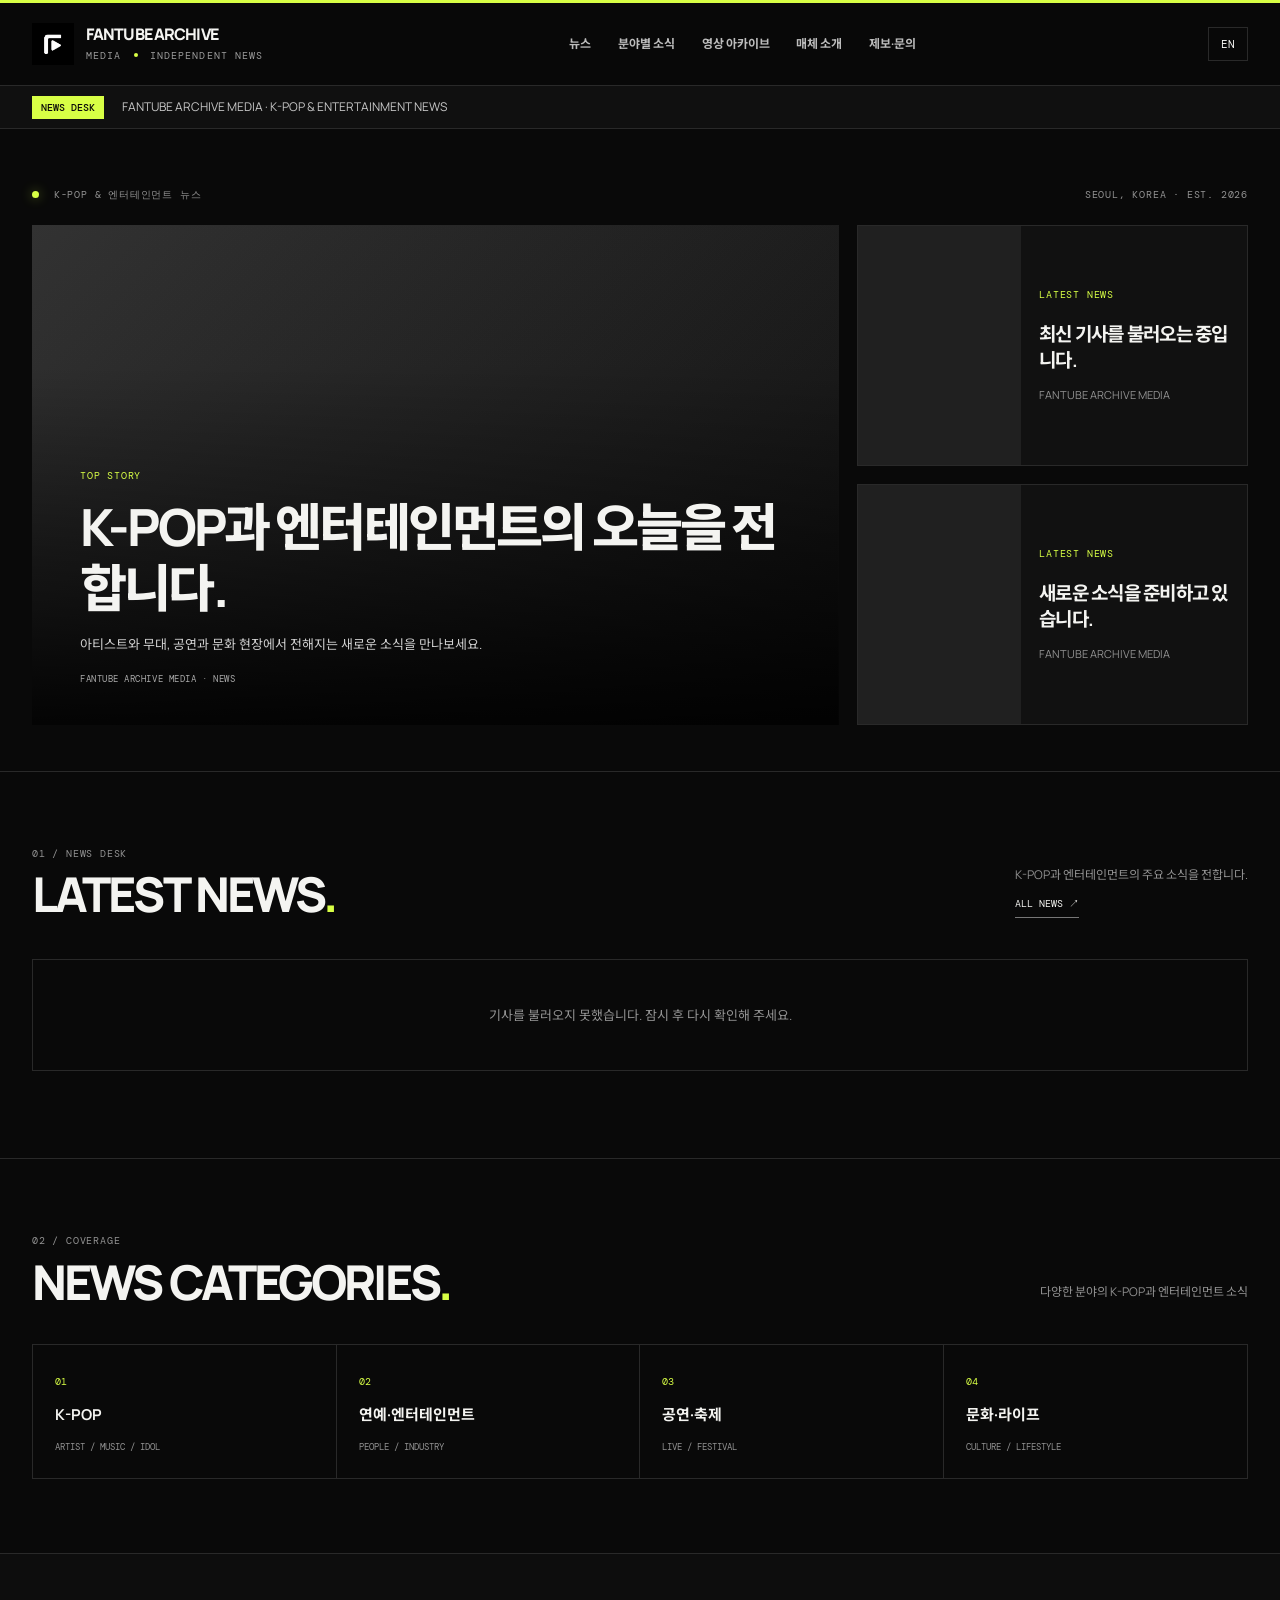
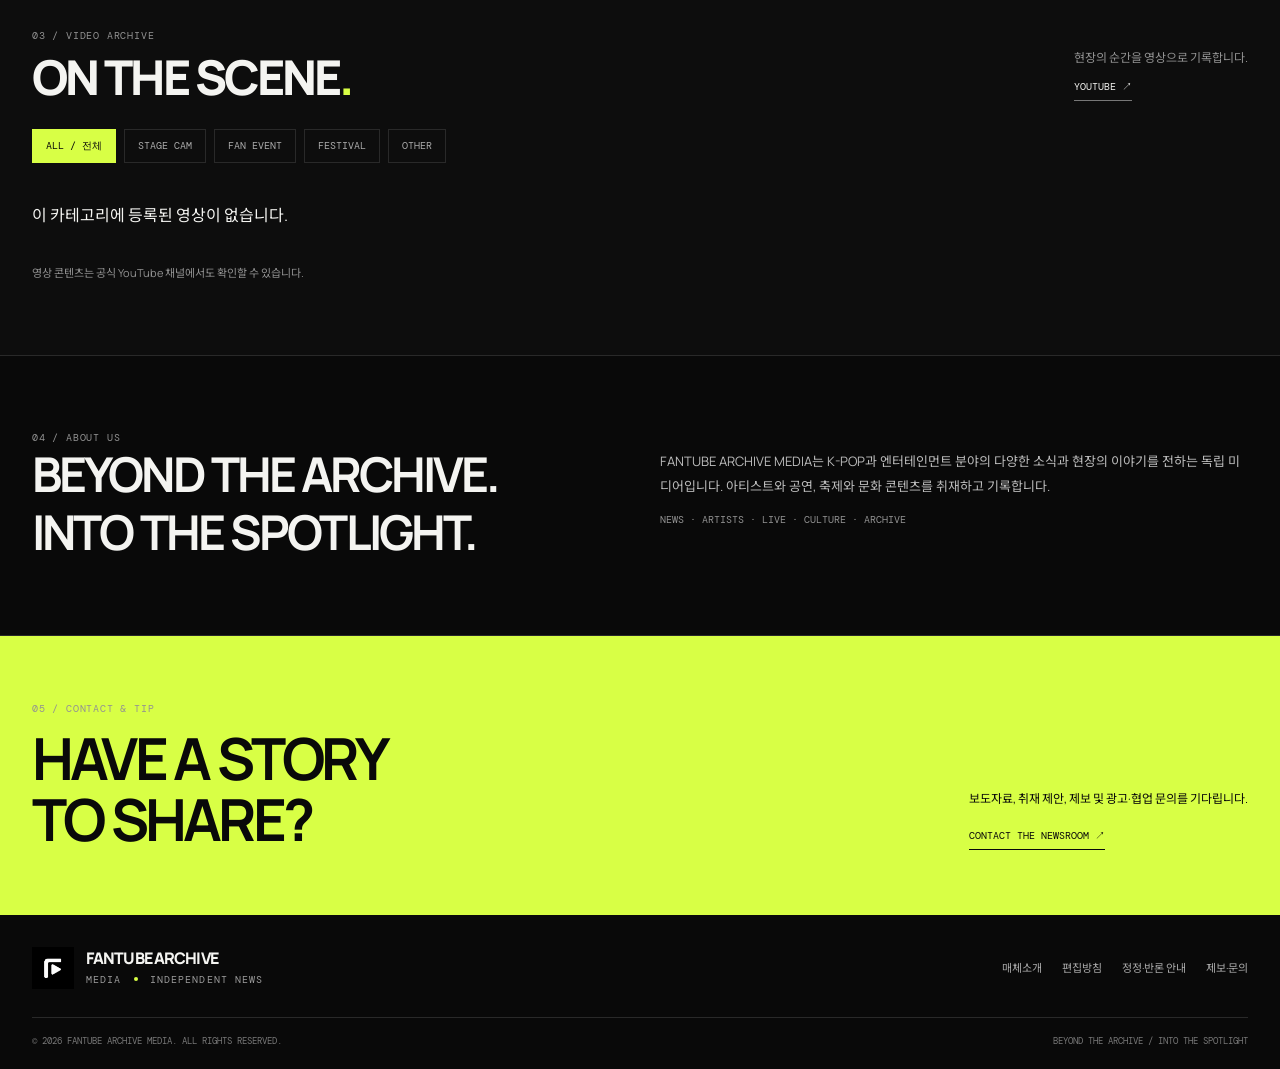
==== commit 159bc1d4: "Update index.html" ====
--- a/index.html
+++ b/index.html
@@ -546,7 +546,7 @@
             <span class="live-dot"></span>
             <span data-ko="K-POP & 엔터테인먼트 뉴스" data-en="K-POP & ENTERTAINMENT NEWS">K-POP & 엔터테인먼트 뉴스</span>
           </div>
-          <div class="eyebrow">SEOUL, KOREA · EST. 2024</div>
+          <div class="eyebrow">SEOUL, KOREA · EST. 2026</div>
         </div>
 
         <div class="hero-grid">
